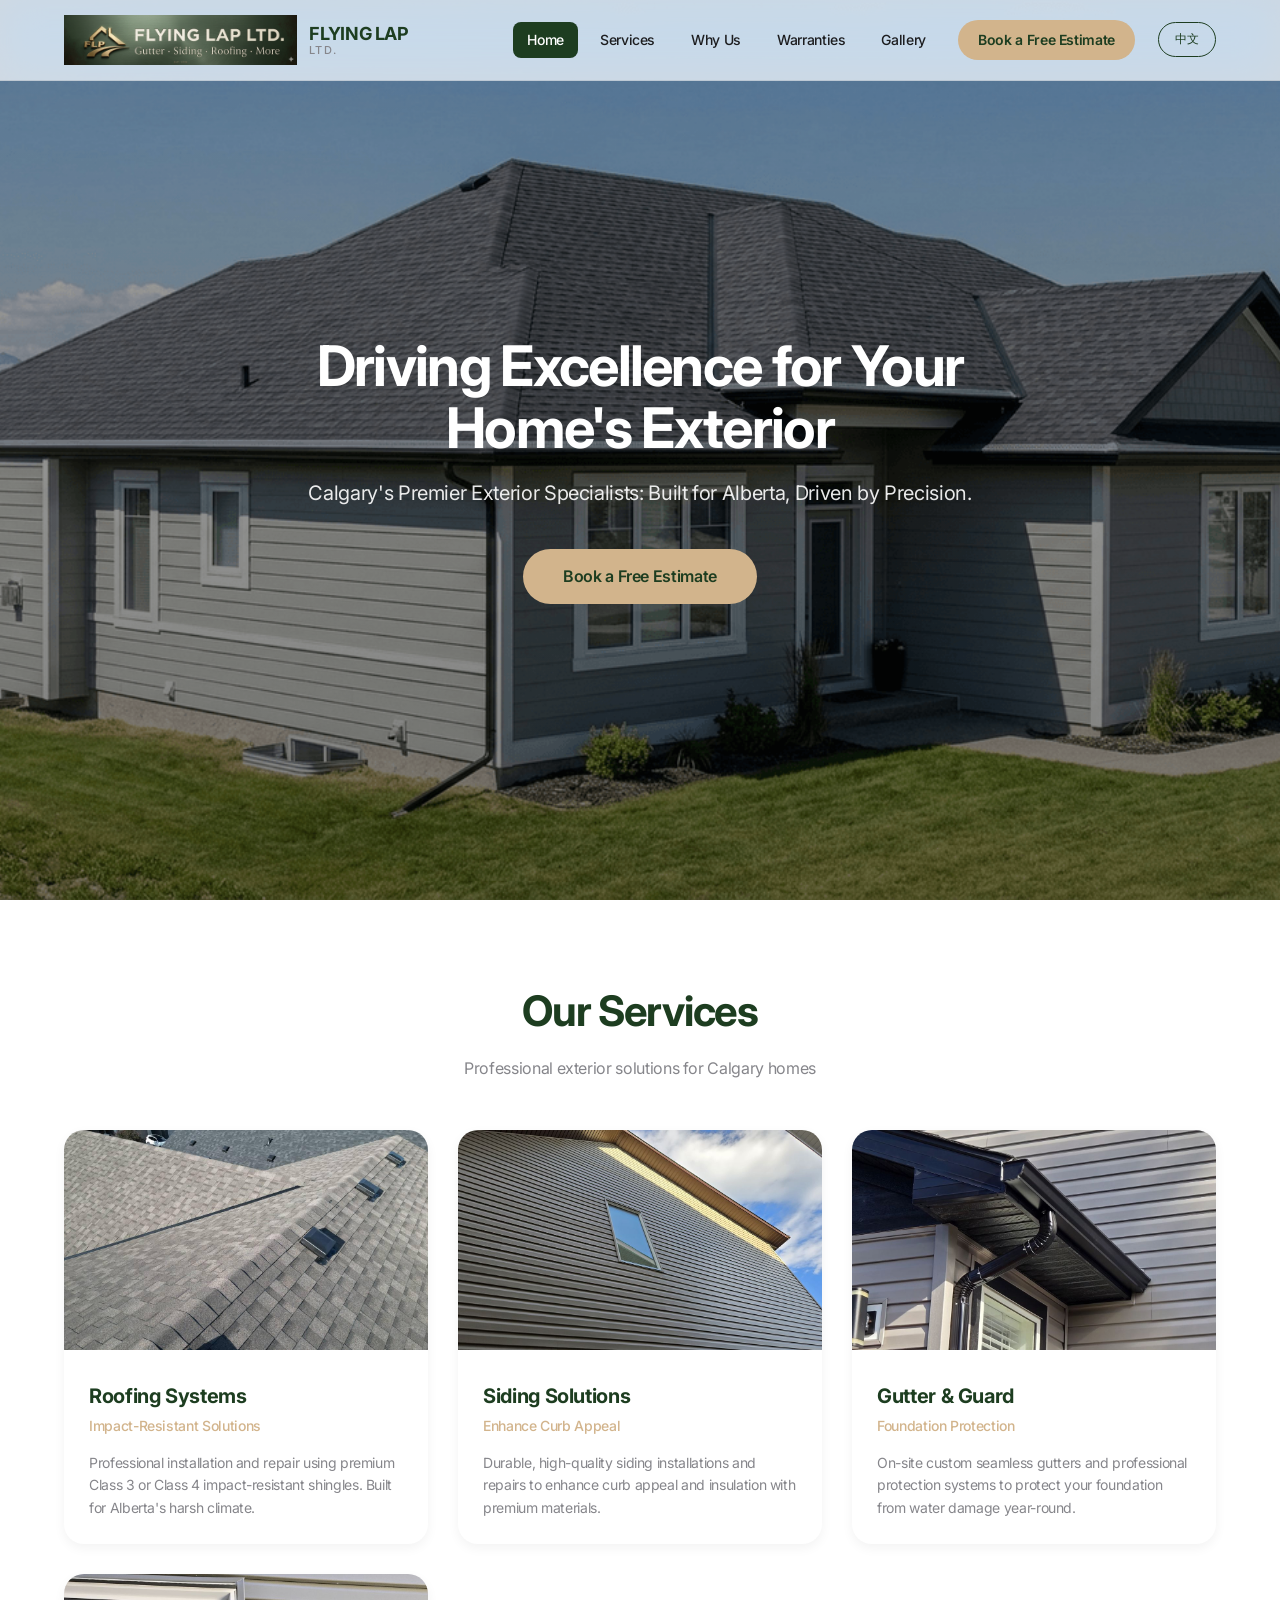
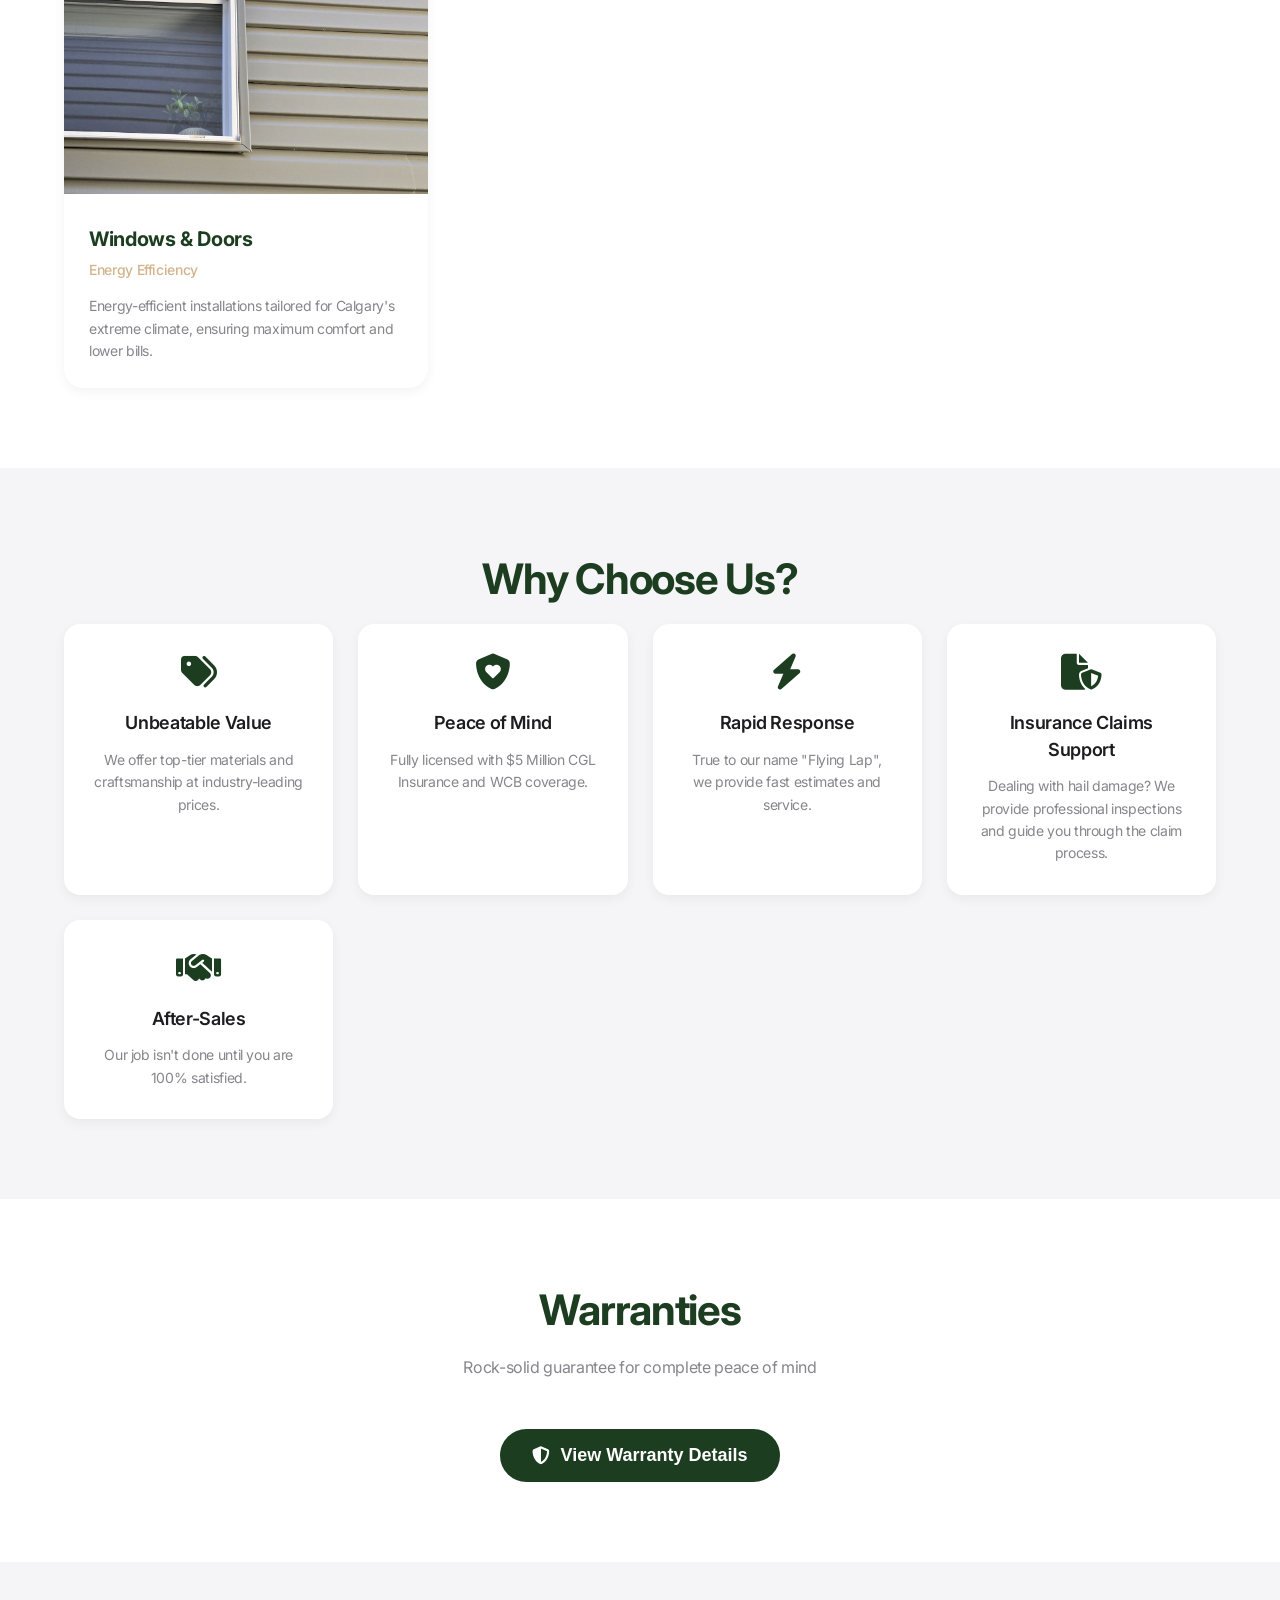
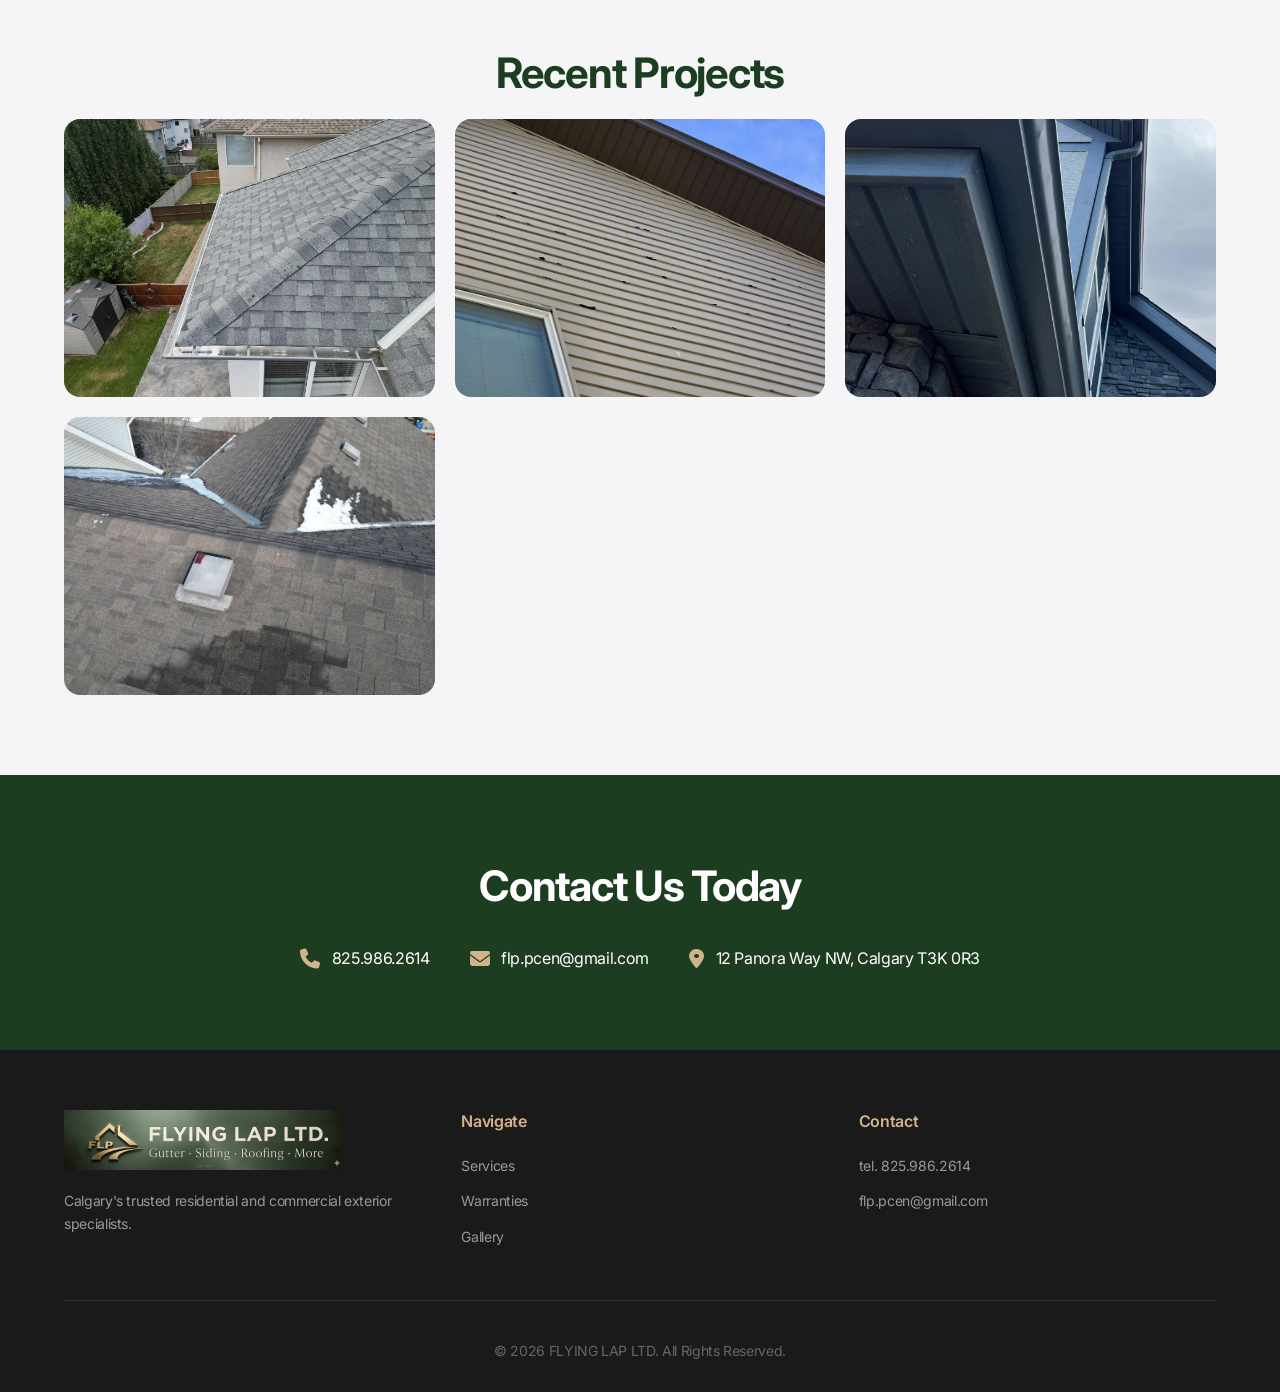
==== index.html @ 8fec9099 "Add caching: service worker + HTTP cache headers + image preloading" ====
<!doctype html>
<html lang="en">
    <head>
        <meta charset="UTF-8" />
        <meta name="viewport" content="width=device-width, initial-scale=1.0" />
        <title>FLYING LAP LTD. | Gutters | Siding | Roofing | Calgary</title>
        <link rel="preconnect" href="https://fonts.googleapis.com" />
        <link rel="preconnect" href="https://fonts.gstatic.com" crossorigin />
        <link
            href="https://fonts.googleapis.com/css2?family=Inter:wght@100;300;400;500;600;700;800&family=Noto+Sans+SC:wght@100;300;400;700&display=swap"
            rel="stylesheet"
        />
        <link
            rel="stylesheet"
            href="https://cdnjs.cloudflare.com/ajax/libs/font-awesome/6.4.0/css/all.min.css"
        />
        <style>
                    :root {--primary:#1d3d20;--accent:#d2b48c;--text-main:#1d1d1f;--text-muted:#86868b;--white:#ffffff;--bg-light:#f5f5f7;--glass-bg:rgba(255,255,255,0.72);--glass-blur:blur(20px)saturate(180%);--glass-border:rgba(0,0,0,0.08);--shadow-subtle:0 4px 12px rgba(0,0,0,0.05);--shadow-elevated:0 10px 30px rgba(0,0,0,0.08);--transition-apple:all 0.4s cubic-bezier(0.25,0.46,0.45,0.94)}
                    *{margin:0;padding:0;box-sizing:border-box}
                    html{scroll-behavior:smooth;font-family:"Inter","Noto Sans SC",-apple-system,BlinkMacSystemFont,"Segoe UI",Roboto,sans-serif;-webkit-font-smoothing:antialiased;color:var(--text-main);background-color:var(--white)}
                    body{line-height:1.47059;letter-spacing:-0.022em}
                    body.zh .en{display:none!important}
                    body:not(.zh) .cn{display:none!important}
                    .lang-switch{background:transparent;border:1px solid var(--primary);color:var(--primary);padding:8px 16px;border-radius:20px;cursor:pointer;font-weight:500;font-size:12px;margin-left:15px;transition:all 0.3s ease}
                    .lang-switch:hover{background:var(--primary);color:white}
                    .navbar{position:fixed;top:0;left:0;right:0;z-index:1000;background:var(--glass-bg);backdrop-filter:var(--glass-blur);-webkit-backdrop-filter:var(--glass-blur);border-bottom:1px solid var(--glass-border);padding:15px 5%;display:flex;justify-content:space-between;align-items:center;transition:var(--transition-apple)}
                    .navbar.scrolled{padding:10px 5%;box-shadow:var(--shadow-elevated)}
                    .navbar .logo{display:flex;align-items:center;gap:12px}
                    .navbar .logo img{height:50px;width:auto;object-fit:contain}
                    .navbar .logo-text{display:flex;flex-direction:column;line-height:1.2}
                    .navbar .logo-main{font-size:18px;font-weight:700;color:var(--primary);letter-spacing:-0.02em}
                    .navbar .logo-sub{font-size:11px;font-weight:500;color:var(--text-muted);letter-spacing:0.1em}
                    .nav-links{display:flex;align-items:center;gap:8px}
                    .nav-links a{text-decoration:none;color:var(--text-main);font-size:14px;font-weight:500;padding:8px 14px;border-radius:8px;transition:var(--transition-apple)}
                    .nav-links a:hover,.nav-links a.active{background:var(--primary);color:white}
                    .nav-links .btn-quote{background:var(--accent);color:var(--primary);padding:10px 20px;border-radius:25px;font-weight:600;margin-left:10px}
                    .nav-links .btn-quote:hover,.nav-links .btn-quote.active{background:var(--primary);color:white}
                    .menu-toggle{display:none;background:none;border:none;font-size:24px;color:var(--primary);cursor:pointer}
                    .hero{min-height:100vh;display:flex;align-items:center;justify-content:center;text-align:center;padding:120px 5% 80px;background:linear-gradient(rgba(0,0,0,0.35),rgba(0,0,0,0.5)),url("Pic%20of%20website/Pic_Home.png") center/cover no-repeat}
                    .hero-content{max-width:800px;color:white}
                    .hero-content h1{font-size:clamp(32px,5vw,56px);font-weight:700;line-height:1.1;margin-bottom:20px;letter-spacing:-0.03em}
                    .hero-content .headline{font-size:clamp(16px,2vw,20px);margin-bottom:40px;opacity:0.9}
                    .hero-content .btn-quote{display:inline-block;background:var(--accent);color:var(--primary);padding:16px 40px;border-radius:50px;font-size:16px;font-weight:600;text-decoration:none;transition:var(--transition-apple)}
                    .hero-content .btn-quote:hover{background:white;transform:scale(1.05)}
                    .section{padding:80px 5%}
                    .section.bg-light{background:var(--bg-light)}
                    .section-title{font-size:clamp(28px,4vw,42px);font-weight:700;text-align:center;margin-bottom:15px;letter-spacing:-0.03em;color:var(--primary)}
                    .section-subtitle{text-align:center;color:var(--text-muted);font-size:16px;margin-bottom:50px}
                    .services-grid{display:grid;grid-template-columns:repeat(auto-fit,minmax(280px,1fr));gap:30px;max-width:1400px;margin:0 auto}
                    .service-card{background:white;border-radius:20px;overflow:hidden;box-shadow:var(--shadow-subtle);transition:var(--transition-apple)}
                    .service-card:hover{transform:translateY(-5px);box-shadow:var(--shadow-elevated)}
                    .service-card img{width:100%;height:220px;object-fit:cover}
                    .service-content{padding:25px}
                    .service-content h3{font-size:20px;font-weight:700;color:var(--primary);margin-bottom:5px}
                    .service-content h4{font-size:14px;font-weight:500;color:var(--accent);margin-bottom:15px}
                    .service-content p{font-size:14px;color:var(--text-muted);line-height:1.6}
                    .features-grid{display:grid;grid-template-columns:repeat(auto-fit,minmax(250px,1fr));gap:25px;max-width:1200px;margin:0 auto}
                    .feature-box{background:white;padding:30px;border-radius:16px;text-align:center;box-shadow:var(--shadow-subtle);transition:var(--transition-apple)}
                    .feature-box:hover{transform:translateY(-3px);box-shadow:var(--shadow-elevated)}
                    .feature-box i{font-size:36px;color:var(--primary);margin-bottom:20px}
                    .feature-box h3{font-size:18px;font-weight:600;margin-bottom:12px;color:var(--text-main)}
                    .feature-box p{font-size:14px;color:var(--text-muted);line-height:1.6}
                    .warranties-trigger{display:inline-flex;align-items:center;gap:10px;background:var(--primary);color:white;padding:16px 32px;border-radius:30px;font-size:18px;font-weight:600;cursor:pointer;border:none;transition:var(--transition-apple)}
                    .warranties-trigger:hover{background:var(--accent);color:var(--primary)}
                    .gallery-grid{display:grid;grid-template-columns:repeat(auto-fit,minmax(280px,1fr));gap:20px;max-width:1200px;margin:0 auto}
                    .gallery-item{position:relative;border-radius:16px;overflow:hidden;cursor:pointer;aspect-ratio:4/3}
                    .gallery-item img{width:100%;height:100%;object-fit:cover;transition:transform 0.5s ease}
                    .gallery-item:hover img{transform:scale(1.1)}
                    .gallery-overlay{position:absolute;inset:0;background:linear-gradient(to top,rgba(0,0,0,0.7),transparent);display:flex;align-items:flex-end;padding:20px;opacity:0;transition:opacity 0.3s ease}
                    .gallery-item:hover .gallery-overlay{opacity:1}
                    .gallery-overlay span{color:white;font-weight:600}
                    .contact-section{background:var(--primary);color:white;text-align:center}
                    .contact-section .section-title{color:white}
                    .contact-info{display:flex;justify-content:center;gap:40px;flex-wrap:wrap;margin-top:30px}
                    .contact-item{display:flex;align-items:center;gap:12px;font-size:16px}
                    .contact-item i{color:var(--accent);font-size:20px}
                    .contact-item a{color:white;text-decoration:none}
                    .footer{background:#1a1a1a;color:white;padding:60px 5% 30px}
                    .footer-content{display:grid;grid-template-columns:repeat(auto-fit,minmax(250px,1fr));gap:40px;max-width:1200px;margin:0 auto}
                    .footer-about .logo-wrapper{display:flex;align-items:center;gap:15px;margin-bottom:20px}
                    .footer-about .logo-wrapper img{height:60px;width:auto}
                    .footer-about .brand-name{font-size:20px;font-weight:700;letter-spacing:0.05em}
                    .footer-about p{font-size:14px;color:#999;line-height:1.6}
                    .footer-links h4{font-size:16px;font-weight:600;margin-bottom:20px;color:var(--accent)}
                    .footer-links ul{list-style:none}
                    .footer-links li{margin-bottom:12px}
                    .footer-links a{color:#999;text-decoration:none;font-size:14px;transition:color 0.3s}
                    .footer-links a:hover{color:white}
                    .footer-bottom{text-align:center;padding-top:40px;margin-top:40px;border-top:1px solid #333;font-size:14px;color:#666}
                    .modal-overlay{position:fixed;inset:0;background:rgba(0,0,0,0.7);display:none;align-items:center;justify-content:center;z-index:2000;padding:20px;opacity:0;transition:opacity 0.3s ease}
                    .modal-overlay.active{display:flex;opacity:1}
                    .modal-content{background:white;border-radius:20px;max-width:100%;width:100%;max-height:100vh;padding:0;margin:0;overflow-y:auto};overflow-y:auto;position:relative;transform:scale(0.9);transition:transform 0.3s ease}
                    .modal-overlay.active .modal-content{transform:scale(1)}
                    .modal-header{padding:25px 30px;border-bottom:1px solid #eee;display:flex;justify-content:space-between;align-items:center}
                    .modal-header h2{font-size:24px;font-weight:700;color:var(--primary)}
                    .modal-close{background:none;border:none;font-size:28px;cursor:pointer;color:var(--text-muted);transition:color 0.3s}
                    .modal-close:hover{color:var(--primary)}
                    .modal-body{padding:5px}
                    .warranty-modal-item{background:var(--bg-light);border-radius:16px;padding:25px;margin-bottom:20px}
                    .warranty-modal-item:last-child{margin-bottom:0}
                    .warranty-modal-item h3{font-size:18px;font-weight:700;color:var(--primary);margin-bottom:15px;display:flex;align-items:center;gap:10px}
                    .warranty-modal-item .badge{background:var(--accent);color:var(--primary);padding:4px 12px;border-radius:20px;font-size:12px;font-weight:600}
                    .warranty-info-row{display:flex;gap:20px;margin-bottom:15px}
                    .warranty-info-row:last-child{margin-bottom:0}
                    .warranty-label{font-weight:600;color:var(--text-main);min-width:100px}
                    .warranty-value{color:var(--text-muted)}
                    .warranty-notes{margin-top:20px;padding-top:20px;border-top:1px solid #ddd;font-size:13px;color:var(--text-muted)}
                    .project-detail h3{font-size:28px;text-align:center;margin-bottom:25px;color:var(--primary);font-weight:700}
            .ba-section{background:#f8f8f8;border-radius:16px;padding:0px;margin-bottom:30px}
            .ba-section h4{font-size:22px;text-align:left;margin-bottom:20px;color:var(--primary);font-weight:600;padding-bottom:12px;border-bottom:2px solid var(--accent)}
            .ba-grid{display:grid;grid-template-columns:1fr;gap:20px}
            .ba-item{border-radius:6px;overflow:hidden;aspect-ratio:4/3;box-shadow:0 8px 30px rgba(0,0,0,0.25);transition:transform 0.3s;position:relative}.ba-label{position:absolute;bottom:10px;left:10px;background:rgba(0,0,0,0.7);color:white;padding:5px 12px;border-radius:6px;font-size:13px;font-weight:500}
            .ba-item{border-radius:6px;overflow:hidden;aspect-ratio:4/3;box-shadow:0 8px 30px rgba(0,0,0,0.25);transition:transform 0.3s;position:relative}
            .ba-item:hover{transform:scale(1.02)}
            .ba-item img{width:100%;height:100%;object-fit:cover}
                    .gallery-project-item{border-radius:16px;overflow:hidden;cursor:pointer;position:relative}
                    .gallery-project-item img{width:100%;height:100%;object-fit:cover;transition:transform 0.4s ease}
                    .gallery-project-item:hover img{transform:scale(1.05)}
                    .gallery-project-item .project-label{position:absolute;bottom:0;left:0;right:0;padding:20px;background:linear-gradient(to top,rgba(0,0,0,0.8),transparent);color:white;font-weight:600}
                    @media(max-width:768px){.menu-toggle{display:block}.nav-links{position:fixed;top:70px;left:0;right:0;background:white;flex-direction:column;padding:20px;gap:10px;box-shadow:var(--shadow-elevated);display:none}.nav-links.active{display:flex}.nav-links a{width:100%;text-align:center}.nav-links .btn-quote{margin:10px 0 0}.hero-content h1{font-size:28px}.gallery-projects{grid-template-columns:1fr}.contact-info{flex-direction:column;align-items:center}}
        </style>
    <link rel="preload" as="image" href="Pic%20of%20website/Pic_Home.png">
<link rel="preload" as="image" href="Gemini_Generated_Image_t1qemrt1qemrt1qe.png">
</head>
    <body>
        <nav class="navbar" id="navbar">
            <div class="logo">
                <img
                    src="Gemini_Generated_Image_t1qemrt1qemrt1qe.png"
                    alt="FLYING LAP LTD."
                />
                <div class="logo-text">
                    <span class="logo-main">FLYING LAP</span
                    ><span class="logo-sub">LTD.</span>
                </div>
            </div>
            <button class="menu-toggle" onclick="toggleMenu()">
                <i class="fas fa-bars"></i>
            </button>
            <div class="nav-links" id="navLinks">
                <a href="#home" class="nav-link" data-section="home"
                    ><span class="en">Home</span><span class="cn">首页</span></a
                >
                <a href="#services" class="nav-link" data-section="services"
                    ><span class="en">Services</span
                    ><span class="cn">服务范围</span></a
                >
                <a href="#why-us" class="nav-link" data-section="why-us"
                    ><span class="en">Why Us</span
                    ><span class="cn">核心优势</span></a
                >
                <a href="#warranties" class="nav-link" data-section="warranties"
                    ><span class="en">Warranties</span
                    ><span class="cn">质量保证</span></a
                >
                <a href="#gallery" class="nav-link" data-section="gallery"
                    ><span class="en">Gallery</span
                    ><span class="cn">工程案例</span></a
                >
                <a
                    href="#contact"
                    class="btn-quote nav-link"
                    data-section="contact"
                    ><span class="en">Book a Free Estimate</span
                    ><span class="cn">预约免费估价</span></a
                >
                <button class="lang-switch" onclick="toggleLang()">中文</button>
            </div>
        </nav>
        <section class="hero" id="home">
            <div class="hero-content">
                <h1>
                    <span class="en"
                        >Driving Excellence for Your Home's Exterior</span
                    ><span class="cn">追求极致，守护您家</span>
                </h1>
                <p class="headline">
                    <span class="en"
                        >Calgary's Premier Exterior Specialists: Built for
                        Alberta, Driven by Precision.</span
                    ><span class="cn"
                        >卡尔加里全方位外墙专家：立足阿省环境，追求极致工艺。</span
                    >
                </p>
                <a href="#contact" class="btn-quote"
                    ><span class="en">Book a Free Estimate</span
                    ><span class="cn">预约免费估价</span></a
                >
            </div>
        </section>
        <section class="section" id="services">
            <h2 class="section-title">
                <span class="en">Our Services</span
                ><span class="cn">服务范围</span>
            </h2>
            <p class="section-subtitle">
                <span class="en"
                    >Professional exterior solutions for Calgary homes</span
                ><span class="cn"
                    >专业外墙解决方案，为卡尔加里住宅保驾护航</span
                >
            </p>
            <div class="services-grid">
                <div class="service-card">
                    <img src="Pic%20of%20website/Pic_Roof.JPG" alt="Roofing" />
                    <div class="service-content">
                        <h3>
                            <span class="en">Roofing Systems</span
                            ><span class="cn">屋顶系统</span>
                        </h3>
                        <h4>
                            <span class="en">Impact-Resistant Solutions</span
                            ><span class="cn">抗冲击防护方案</span>
                        </h4>
                        <p>
                            <span class="en"
                                >Professional installation and repair using
                                premium Class 3 or Class 4 impact-resistant
                                shingles. Built for Alberta's harsh
                                climate.</span
                            ><span class="cn"
                                >专业安装与维修，采用优质 Class 3 或 Class 4
                                等级抗冲击瓦片。专为阿省恶劣气候设计。</span
                            >
                        </p>
                    </div>
                </div>
                <div class="service-card">
                    <img src="Pic%20of%20website/Pic_siding.jpg" alt="Siding" />
                    <div class="service-content">
                        <h3>
                            <span class="en">Siding Solutions</span
                            ><span class="cn">外墙方案</span>
                        </h3>
                        <h4>
                            <span class="en">Enhance Curb Appeal</span
                            ><span class="cn">提升建筑美感</span>
                        </h4>
                        <p>
                            <span class="en"
                                >Durable, high-quality siding installations and
                                repairs to enhance curb appeal and insulation
                                with premium materials.</span
                            ><span class="cn"
                                >高品质外墙安装与维修，提升房屋美感与隔热性能。用优质外墙材料改变您的家。</span
                            >
                        </p>
                    </div>
                </div>
                <div class="service-card">
                    <img
                        src="Pic%20of%20website/Pic_gutter.jpg"
                        alt="Gutters"
                    />
                    <div class="service-content">
                        <h3>
                            <span class="en">Gutter & Guard</span
                            ><span class="cn">排水及防护系统</span>
                        </h3>
                        <h4>
                            <span class="en">Foundation Protection</span
                            ><span class="cn">地基全效防护</span>
                        </h4>
                        <p>
                            <span class="en"
                                >On-site custom seamless gutters and
                                professional protection systems to protect your
                                foundation from water damage year-round.</span
                            ><span class="cn"
                                >现场定制无缝雨水槽及专业防落叶系统，全年守护您的房屋地基，杜绝水害。</span
                            >
                        </p>
                    </div>
                </div>
                <div class="service-card">
                    <img src="Pic%20of%20website/Pic_win.jpg" alt="Windows" />
                    <div class="service-content">
                        <h3>
                            <span class="en">Windows & Doors</span
                            ><span class="cn">门窗工程</span>
                        </h3>
                        <h4>
                            <span class="en">Energy Efficiency</span
                            ><span class="cn">高效节能科技</span>
                        </h4>
                        <p>
                            <span class="en"
                                >Energy-efficient installations tailored for
                                Calgary's extreme climate, ensuring maximum
                                comfort and lower bills.</span
                            ><span class="cn"
                                >针对卡尔加里极端气候设计的节能门窗安装。节能门窗，带给您极致舒适感。</span
                            >
                        </p>
                    </div>
                </div>
            </div>
        </section>
        <section class="section bg-light" id="why-us">
            <h2 class="section-title">
                <span class="en">Why Choose Us?</span
                ><span class="cn">核心优势</span>
            </h2>
            <div class="features-grid">
                <div class="feature-box">
                    <i class="fa-solid fa-tags"></i>
                    <h3>
                        <span class="en">Unbeatable Value</span
                        ><span class="cn">无与伦比的价格优势</span>
                    </h3>
                    <p>
                        <span class="en"
                            >We offer top-tier materials and craftsmanship at
                            industry-leading prices.</span
                        ><span class="cn"
                            >在确保顶级材料与工艺的同时，提供极具竞争力的价格。</span
                        >
                    </p>
                </div>
                <div class="feature-box">
                    <i class="fa-solid fa-shield-heart"></i>
                    <h3>
                        <span class="en">Peace of Mind</span
                        ><span class="cn">安全保障</span>
                    </h3>
                    <p>
                        <span class="en"
                            >Fully licensed with $5 Million CGL Insurance and
                            WCB coverage.</span
                        ><span class="cn"
                            >500万加币商业责任险及WCB认证，全方位守护您的财产安全与施工安全。</span
                        >
                    </p>
                </div>
                <div class="feature-box">
                    <i class="fa-solid fa-bolt"></i>
                    <h3>
                        <span class="en">Rapid Response</span
                        ><span class="cn">极速响应</span>
                    </h3>
                    <p>
                        <span class="en"
                            >True to our name "Flying Lap", we provide fast
                            estimates and service.</span
                        ><span class="cn"
                            >诚如公司名"Flying
                            Lap"，我们提供极速报价与施工。</span
                        >
                    </p>
                </div>
                <div class="feature-box">
                    <i class="fa-solid fa-file-shield"></i>
                    <h3>
                        <span class="en">Insurance Claims Support</span
                        ><span class="cn">协助保险理赔</span>
                    </h3>
                    <p>
                        <span class="en"
                            >Dealing with hail damage? We provide professional
                            inspections and guide you through the claim
                            process.</span
                        ><span class="cn"
                            >遭受冰雹灾害？我们提供专业受损检查，协助您完成理赔流程。</span
                        >
                    </p>
                </div>
                <div class="feature-box">
                    <i class="fa-solid fa-handshake"></i>
                    <h3>
                        <span class="en">After-Sales</span
                        ><span class="cn">负责任的售后</span>
                    </h3>
                    <p>
                        <span class="en"
                            >Our job isn't done until you are 100%
                            satisfied.</span
                        ><span class="cn"
                            >服务不因完工而停止。我们承诺负责到底的售后保障。</span
                        >
                    </p>
                </div>
            </div>
        </section>
        <section class="section" id="warranties">
            <h2 class="section-title">
                <span class="en">Warranties</span
                ><span class="cn">质量保证</span>
            </h2>
            <p class="section-subtitle">
                <span class="en"
                    >Rock-solid guarantee for complete peace of mind</span
                ><span class="cn">每一份工程，都承载我们坚实的承诺</span>
            </p>
            <div style="text-align: center">
                <button
                    class="warranties-trigger"
                    onclick="openWarrantyModal()"
                >
                    <i class="fas fa-shield-alt"></i
                    ><span class="en">View Warranty Details</span
                    ><span class="cn">查看质保详情</span>
                </button>
            </div>
        </section>
        <section class="section bg-light" id="gallery">
            <h2 class="section-title">
                <span class="en">Recent Projects</span
                ><span class="cn">工程案例</span>
            </h2>
            <div class="gallery-grid">
                <div class="gallery-item" onclick="openGalleryModal(1)">
                    <img
                        src="Pic%20of%20website/Roof%20B4.JPG"
                        alt="Project 1"
                    />
                    <div class="gallery-overlay">
                        <span>Project 1 - Roof</span>
                    </div>
                </div>
                <div class="gallery-item" onclick="openGalleryModal(2)">
                    <img
                        src="Pic%20of%20website/Siding%20b4_1.jpg"
                        alt="Project 2"
                    />
                    <div class="gallery-overlay">
                        <span>Project 2 - Siding</span>
                    </div>
                </div>
                <div class="gallery-item" onclick="openGalleryModal(3)">
                    <img
                        src="Pic%20of%20website/Gutter_B4.jpg"
                        alt="Project 3"
                    />
                    <div class="gallery-overlay">
                        <span>Project 3 - Gutter</span>
                    </div>
                </div>
                <div class="gallery-item" onclick="openGalleryModal(4)">
                    <img
                        src="Pic%20of%20website/roof%20b4_1.JPG"
                        alt="Project 4"
                    />
                    <div class="gallery-overlay">
                        <span>Project 4 - Roof</span>
                    </div>
                </div>
            </div>
        </section>
        <section class="section contact-section" id="contact">
            <h2 class="section-title">
                <span class="en">Contact Us Today</span
                ><span class="cn">立即联系我们</span>
            </h2>
            <div class="contact-info">
                <div class="contact-item">
                    <i class="fa-solid fa-phone"></i
                    ><a href="tel:8259862614">825.986.2614</a>
                </div>
                <div class="contact-item">
                    <i class="fa-solid fa-envelope"></i
                    ><a href="mailto:flp.pcen@gmail.com">flp.pcen@gmail.com</a>
                </div>
                <div class="contact-item">
                    <i class="fa-solid fa-location-dot"></i>
                    <p>12 Panora Way NW, Calgary T3K 0R3</p>
                </div>
            </div>
        </section>
        <footer class="footer">
            <div class="footer-content">
                <div class="footer-about">
                    <div class="logo-wrapper">
                        <img
                            src="Gemini_Generated_Image_t1qemrt1qemrt1qe.png"
                            alt="Flying Lap Ltd. Logo"
                        />
                    </div>
                    <p>
                        <span class="en"
                            >Calgary's trusted residential and commercial
                            exterior specialists.</span
                        ><span class="cn"
                            >卡尔加里备受信赖的住宅和商业外墙专家。</span
                        >
                    </p>
                </div>
                <div class="footer-links">
                    <h4>
                        <span class="en">Navigate</span
                        ><span class="cn">快速链接</span>
                    </h4>
                    <ul>
                        <li>
                            <a href="#services"
                                ><span class="en">Services</span
                                ><span class="cn">服务范围</span></a
                            >
                        </li>
                        <li>
                            <a href="#warranties"
                                ><span class="en">Warranties</span
                                ><span class="cn">质量保证</span></a
                            >
                        </li>
                        <li>
                            <a href="#gallery"
                                ><span class="en">Gallery</span
                                ><span class="cn">工程案例</span></a
                            >
                        </li>
                    </ul>
                </div>
                <div class="footer-links">
                    <h4>
                        <span class="en">Contact</span
                        ><span class="cn">联系我们</span>
                    </h4>
                    <ul>
                        <li><a href="tel:8259862614">tel. 825.986.2614</a></li>
                        <li>
                            <a href="mailto:flp.pcen@gmail.com"
                                >flp.pcen@gmail.com</a
                            >
                        </li>
                    </ul>
                </div>
            </div>
            <div class="footer-bottom">
                <p>&copy; 2026 FLYING LAP LTD. All Rights Reserved.</p>
            </div>
        </footer>
        <div class="modal-overlay" id="warrantyModal">
            <div class="modal-content">
                <div class="modal-header">
                    <h2>
                        <span class="en">Warranty Details</span
                        ><span class="cn">质保详情</span>
                    </h2>
                    <button class="modal-close" onclick="closeWarrantyModal()">
                        &times;
                    </button>
                </div>
                <div class="modal-body">
                    <div class="warranty-modal-item">
                        <h3>
                            <span class="en">Material</span
                            ><span class="cn">材料质保</span>
                            <span class="badge">PREMIUM</span>
                        </h3>
                        <div class="warranty-info-row">
                            <span class="warranty-label"
                                ><span class="en">Coverage</span
                                ><span class="cn">覆盖范围</span>:</span
                            ><span class="warranty-value"
                                ><span class="en"
                                    >Impact-Resistant Shingles, Siding & Gutter
                                    Materials</span
                                ><span class="cn"
                                    >抗冲击瓦片、外墙及雨水槽型材</span
                                ></span
                            >
                        </div>
                        <div class="warranty-info-row">
                            <span class="warranty-label"
                                ><span class="en">Duration</span
                                ><span class="cn">时长</span>:</span
                            ><span class="warranty-value"
                                ><span class="en">10-20 Years / Lifetime</span
                                ><span class="cn">10-20年或有限终身</span></span
                            >
                        </div>
                    </div>
                    <div class="warranty-modal-item">
                        <h3>
                            <span class="en"
                                >Workmanship (Roofing & Windows)</span
                            ><span class="cn">施工质保 (屋顶及门窗)</span>
                            <span class="badge">EXPERT</span>
                        </h3>
                        <div class="warranty-info-row">
                            <span class="warranty-label"
                                ><span class="en">Coverage</span
                                ><span class="cn">覆盖范围</span>:</span
                            ><span class="warranty-value"
                                ><span class="en"
                                    >Roofing & Windows Installation</span
                                ><span class="cn"
                                    >屋顶及门窗安装工程</span
                                ></span
                            >
                        </div>
                        <div class="warranty-info-row">
                            <span class="warranty-label"
                                ><span class="en">Duration</span
                                ><span class="cn">时长</span>:</span
                            ><span class="warranty-value"
                                ><span class="en">5 Years</span
                                ><span class="cn">5年</span></span
                            >
                        </div>
                    </div>
                    <div class="warranty-modal-item">
                        <h3>
                            <span class="en">Workmanship (Gutter & Siding)</span
                            ><span class="cn">施工质保 (雨水槽及外墙)</span>
                            <span class="badge">GUARANTEED</span>
                        </h3>
                        <div class="warranty-info-row">
                            <span class="warranty-label"
                                ><span class="en">Coverage</span
                                ><span class="cn">覆盖范围</span>:</span
                            ><span class="warranty-value"
                                ><span class="en"
                                    >Gutter & Siding Installation</span
                                ><span class="cn"
                                    >雨水槽及外墙安装工程</span
                                ></span
                            >
                        </div>
                        <div class="warranty-info-row">
                            <span class="warranty-label"
                                ><span class="en">Duration</span
                                ><span class="cn">时长</span>:</span
                            ><span class="warranty-value"
                                ><span class="en">2 Years</span
                                ><span class="cn">2年</span></span
                            >
                        </div>
                    </div>
                    <div class="warranty-notes">
                        <p>
                            <span class="en"
                                >* Material backed by manufacturer. **
                                Workmanship backed by FLYING LAP LTD.</span
                            ><span class="cn"
                                >* 材料质保由制造商提供。** 施工质保由 FLYING
                                LAP LTD. 承担。</span
                            >
                        </p>
                    </div>
                </div>
            </div>
        </div>
        <div class="modal-overlay" id="galleryModal">
            <div class="modal-content">
                <div class="modal-header">
                    <h2>
                        <span class="en">Select Project</span
                        ><span class="cn">选择项目</span>
                    </h2>
                    <button class="modal-close" onclick="closeGalleryModal()">
                        &times;
                    </button>
                </div>
                <div class="modal-body">
                    <div class="gallery-projects">
                        <div class="gallery-project-item">
                            <img
                                src="Pic%20of%20website/Roof%20B4.JPG"
                                alt="P1"
                            />
                            <div class="project-label">Roof B4</div>
                        </div>
                        <div class="gallery-project-item">
                            <img
                                src="Pic%20of%20website/Roof%20after.JPG"
                                alt="P2"
                            />
                            <div class="project-label">Roof After</div>
                        </div>
                        <div class="gallery-project-item">
                            <img
                                src="Pic%20of%20website/Roof%20after_2.png"
                                alt="P3"
                            />
                            <div class="project-label">Roof After 2</div>
                        </div>
                        <div class="gallery-project-item">
                            <img
                                src="Pic%20of%20website/Roof%20after_3.JPG"
                                alt="P4"
                            />
                            <div class="project-label">Roof After 3</div>
                        </div>
                    </div>
                </div>
            </div>
        </div>
        <script>
            function toggleLang() {
                document.body.classList.toggle("zh");
                var b = document.querySelector(".lang-switch");
                b.textContent = document.body.classList.contains("zh")
                    ? "EN"
                    : "中文";
            }
            window.addEventListener("scroll", function () {
                var n = document.getElementById("navbar");
                if (window.scrollY > 20) {
                    n.classList.add("scrolled");
                } else {
                    n.classList.remove("scrolled");
                }
                var s = document.querySelectorAll("section[id]"),
                    l = window.scrollY + 100;
                s.forEach(function (e) {
                    var t = e.offsetTop,
                        h = e.offsetHeight;
                    if (l >= t && l < t + h) {
                        document
                            .querySelectorAll(".nav-link")
                            .forEach(function (a) {
                                a.classList.remove("active");
                            });
                        var n = document.querySelector(
                            '.nav-link[data-section="' + e.id + '"]',
                        );
                        if (n) n.classList.add("active");
                    }
                });
            });
            function toggleMenu() {
                document.getElementById("navLinks").classList.toggle("active");
            }
            function openWarrantyModal() {
                document
                    .getElementById("warrantyModal")
                    .classList.add("active");
                document.body.style.overflow = "hidden";
            }
            function closeWarrantyModal() {
                document
                    .getElementById("warrantyModal")
                    .classList.remove("active");
                document.body.style.overflow = "";
            }
            function openGalleryModal(project) {
                var projects = {
                    1: {
                        name: "Project Roof",
                        before: [
                            "Pic%20of%20website/Roof%20B4.JPG",
                            "Pic%20of%20website/Roof%20B4_1.JPG",
                        ],
                        after: [
                            "Pic%20of%20website/Roof%20after.JPG",
                            "Pic%20of%20website/Roof%20after_1.JPG",
                        ],
                    },
                    2: {
                        name: "Project Siding",
                        before: [
                            "Pic%20of%20website/Siding%20b4_1.jpg",
                            "Pic%20of%20website/siding%20b4_1.jpg",
                        ],
                        after: [
                            "Pic%20of%20website/Siding%20after_1.jpg",
                            "Pic%20of%20website/Siding%20after_2.jpg",
                        ],
                    },
                    3: {
                        name: "Project Gutter",
                        before: [
                            "Pic%20of%20website/Gutter_B4.jpg",
                            "Pic%20of%20website/gutter%20b4_1.jpg",
                        ],
                        after: [
                            "Pic%20of%20website/Gutter%20after.jpg",
                            "Pic%20of%20website/gutter%20after_1.jpg",
                        ],
                    },
                    4: {
                        name: "Project Roof",
                        before: [
                            "Pic%20of%20website/roof%20b4_1.JPG",
                            "Pic%20of%20website/roof%20b4_2.JPG",
                        ],
                        after: [
                            "Pic%20of%20website/Roof%20after.JPG",
                            "Pic%20of%20website/Roof%20after_2.JPG",
                        ],
                    },
                };
                var p = projects[project] || projects[1];
                var html =
                    '<div class="project-detail"><div class="ba-section"><h4>📷 Before</h4><div class="ba-grid">';
                var beforeLabels = ["Before 1", "Before 2"];
                var afterLabels = ["After 1", "After 2"];
                for (var i = 0; i < p.before.length; i++) {
                    html +=
                        '<div class="ba-item"><img src="' +
                        p.before[i] +
                        '" alt="' +
                        beforeLabels[i] +
                        '"><div class="ba-label">' +
                        beforeLabels[i] +
                        "</div></div>";
                }
                html +=
                    '</div></div><div class="ba-section"><h4>✨ After</h4><div class="ba-grid">';
                for (var i = 0; i < p.after.length; i++) {
                    html +=
                        '<div class="ba-item"><img src="' +
                        p.after[i] +
                        '" alt="' +
                        afterLabels[i] +
                        '"><div class="ba-label">' +
                        afterLabels[i] +
                        "</div></div>";
                }
                html += "</div></div></div></div>";
                document.querySelector("#galleryModal .modal-body").innerHTML =
                    html;
                document.getElementById("galleryModal").classList.add("active");
                document.body.style.overflow = "hidden";
                document.querySelector(
                    "#galleryModal .modal-header h2 span",
                ).textContent = p.name;
            }
            function closeGalleryModal() {
                document
                    .getElementById("galleryModal")
                    .classList.remove("active");
                document.body.style.overflow = "";
            }
            document
                .getElementById("warrantyModal")
                .addEventListener("click", function (e) {
                    if (e.target === this) closeWarrantyModal();
                });
            document
                .getElementById("galleryModal")
                .addEventListener("click", function (e) {
                    if (e.target === this) closeGalleryModal();
                });
            document.addEventListener("keydown", function (e) {
                if (e.key === "Escape") {
                    closeWarrantyModal();
                    closeGalleryModal();
                }
            });
        </script>
    <script>
if ('serviceWorker' in navigator) {
    navigator.serviceWorker.register('/sw.js').then(reg => console.log('SW registered')).catch(err => console.log('SW registration failed'));
}
</script>
</body>
</html>
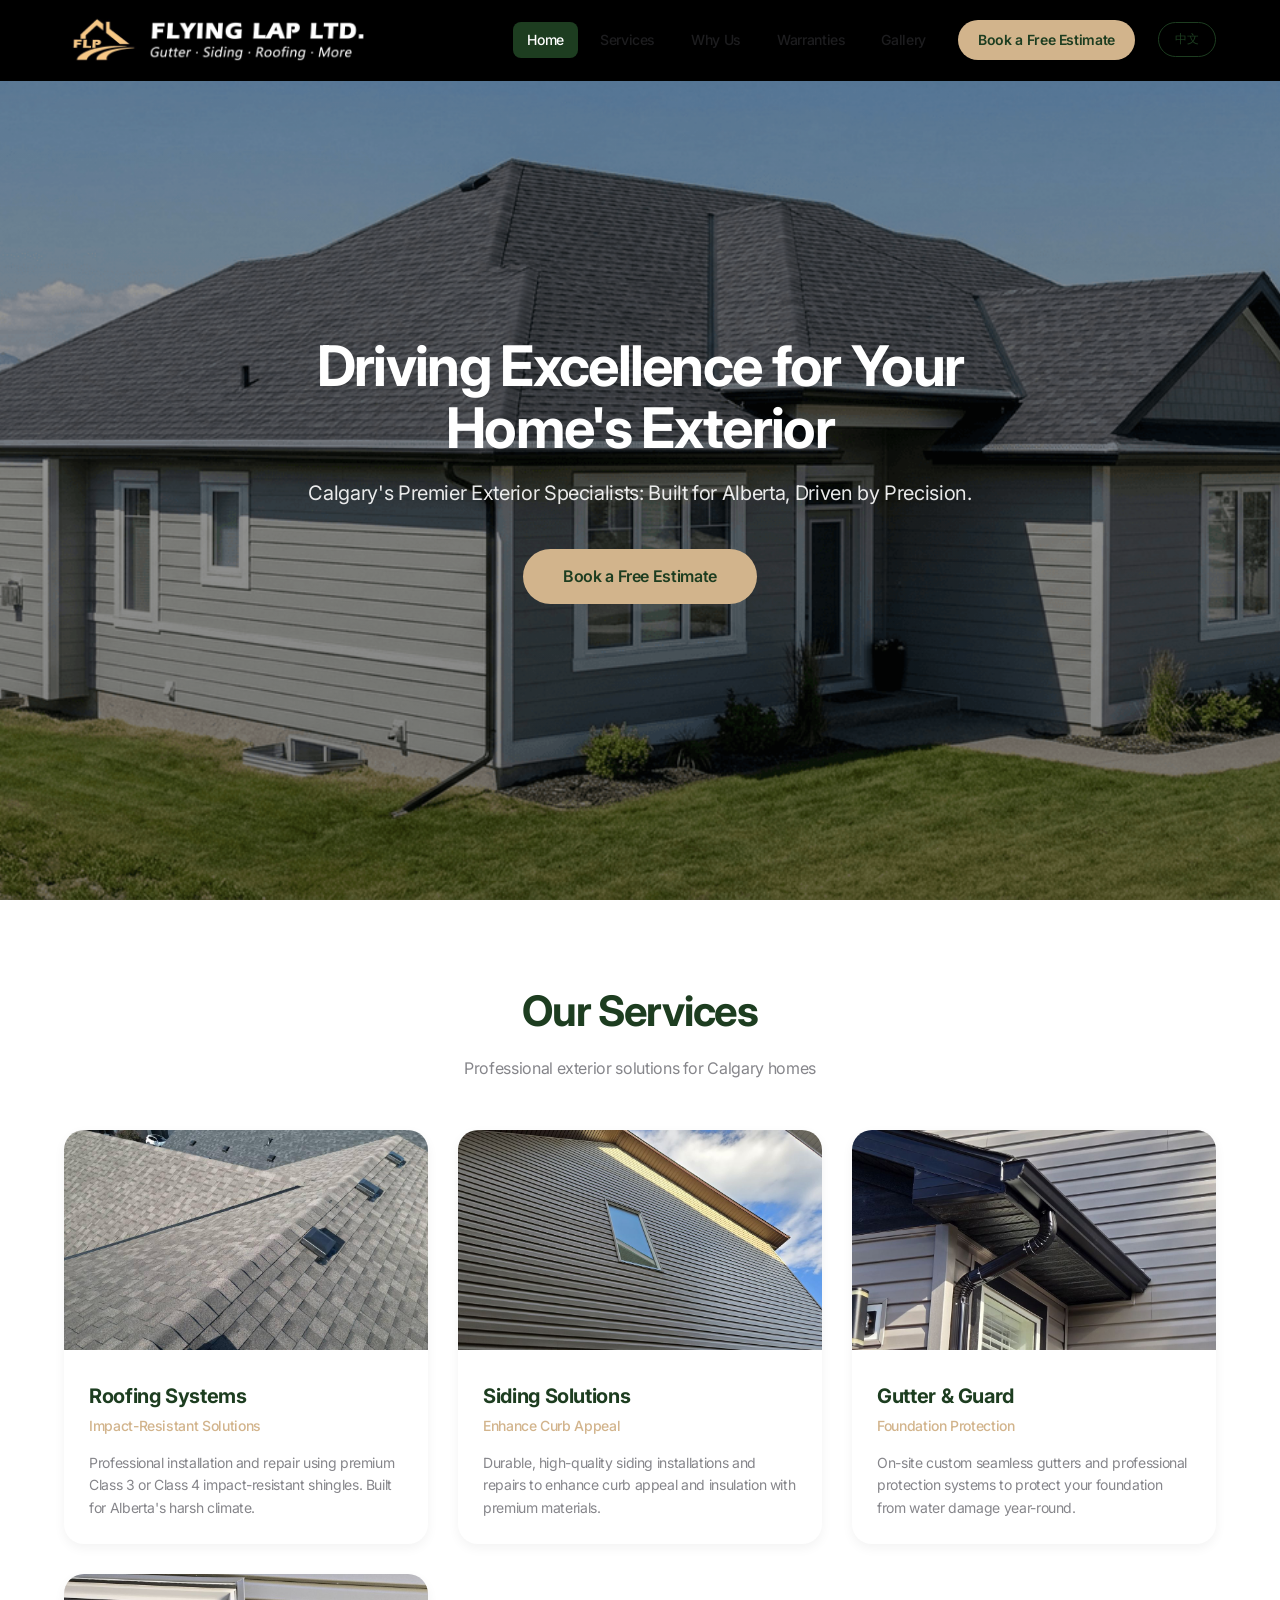
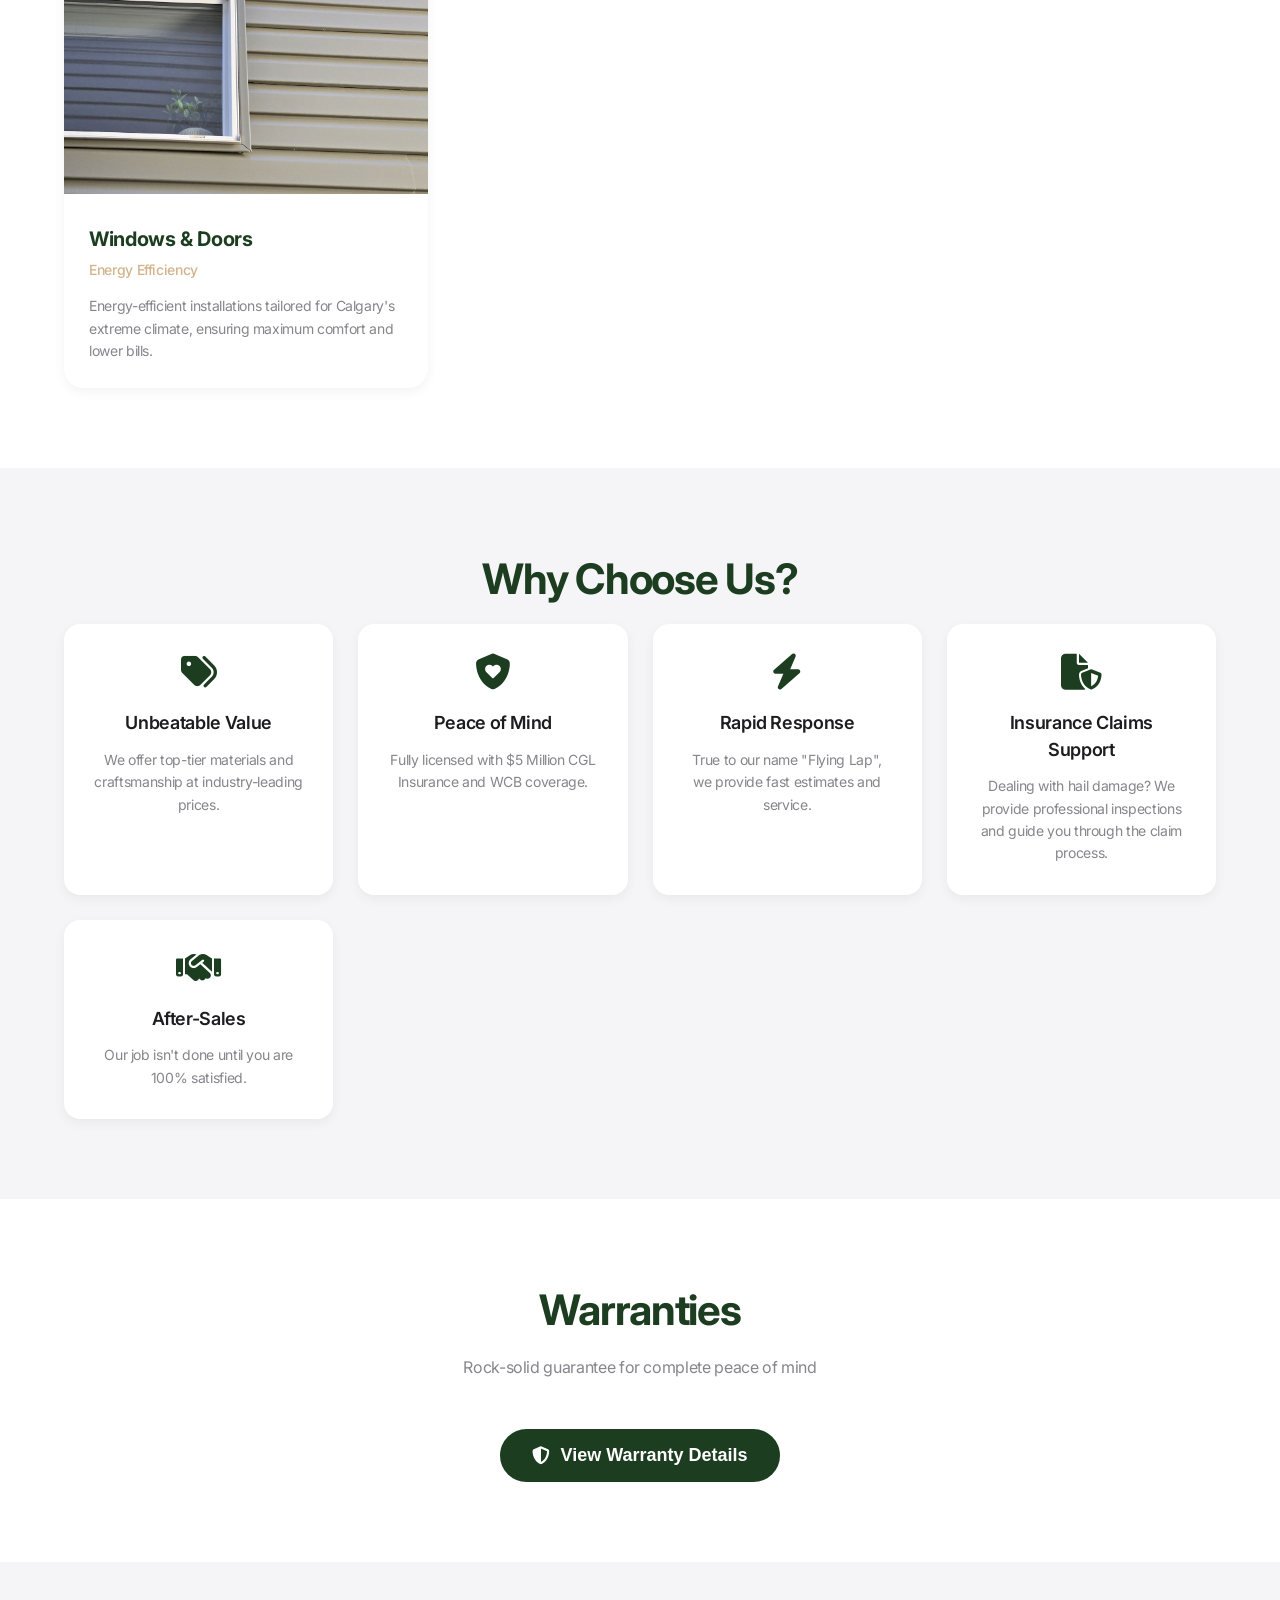
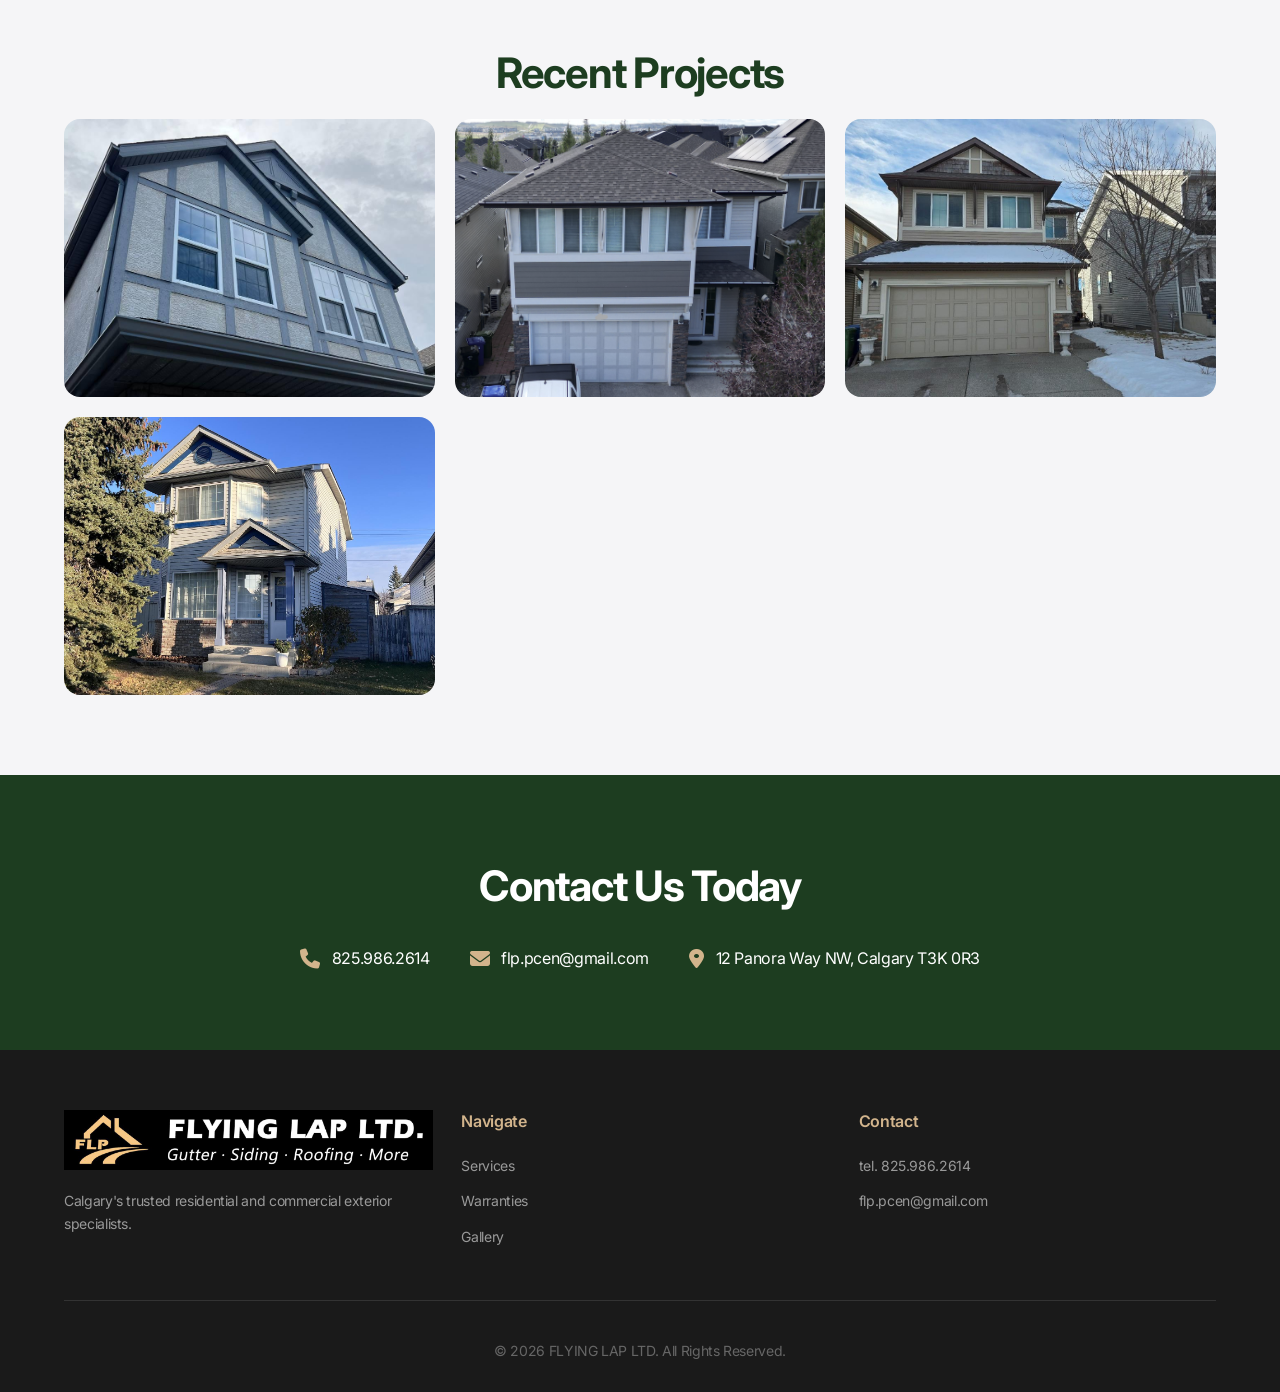
==== commit afea603a: "Update: Gallery redesign with workscope details, new logo, and project improvements" ====
--- a/index.html
+++ b/index.html
@@ -23,7 +23,7 @@
                     body:not(.zh) .cn{display:none!important}
                     .lang-switch{background:transparent;border:1px solid var(--primary);color:var(--primary);padding:8px 16px;border-radius:20px;cursor:pointer;font-weight:500;font-size:12px;margin-left:15px;transition:all 0.3s ease}
                     .lang-switch:hover{background:var(--primary);color:white}
-                    .navbar{position:fixed;top:0;left:0;right:0;z-index:1000;background:var(--glass-bg);backdrop-filter:var(--glass-blur);-webkit-backdrop-filter:var(--glass-blur);border-bottom:1px solid var(--glass-border);padding:15px 5%;display:flex;justify-content:space-between;align-items:center;transition:var(--transition-apple)}
+                    .navbar{position:fixed;top:0;left:0;right:0;z-index:1000;background:#000000;backdrop-filter:var(--glass-blur);-webkit-backdrop-filter:var(--glass-blur);border-bottom:1px solid var(--glass-border);padding:15px 5%;display:flex;justify-content:space-between;align-items:center;transition:var(--transition-apple)}
                     .navbar.scrolled{padding:10px 5%;box-shadow:var(--shadow-elevated)}
                     .navbar .logo{display:flex;align-items:center;gap:12px}
                     .navbar .logo img{height:50px;width:auto;object-fit:contain}
@@ -35,7 +35,7 @@
                     .nav-links a:hover,.nav-links a.active{background:var(--primary);color:white}
                     .nav-links .btn-quote{background:var(--accent);color:var(--primary);padding:10px 20px;border-radius:25px;font-weight:600;margin-left:10px}
                     .nav-links .btn-quote:hover,.nav-links .btn-quote.active{background:var(--primary);color:white}
-                    .menu-toggle{display:none;background:none;border:none;font-size:24px;color:var(--primary);cursor:pointer}
+                    .menu-toggle{display:none;background:none;border:none;font-size:24px;color:#ffffff;cursor:pointer}
                     .hero{min-height:100vh;display:flex;align-items:center;justify-content:center;text-align:center;padding:120px 5% 80px;background:linear-gradient(rgba(0,0,0,0.35),rgba(0,0,0,0.5)),url("Pic%20of%20website/Pic_Home.png") center/cover no-repeat}
                     .hero-content{max-width:800px;color:white}
                     .hero-content h1{font-size:clamp(32px,5vw,56px);font-weight:700;line-height:1.1;margin-bottom:20px;letter-spacing:-0.03em}
@@ -105,12 +105,12 @@
                     .warranty-label{font-weight:600;color:var(--text-main);min-width:100px}
                     .warranty-value{color:var(--text-muted)}
                     .warranty-notes{margin-top:20px;padding-top:20px;border-top:1px solid #ddd;font-size:13px;color:var(--text-muted)}
-                    .project-detail h3{font-size:28px;text-align:center;margin-bottom:25px;color:var(--primary);font-weight:700}
+                    .project-detail h3{font-size:28px;text-align:center;margin-bottom:25px;font-weight:700}
             .ba-section{background:#f8f8f8;border-radius:16px;padding:0px;margin-bottom:30px}
             .ba-section h4{font-size:22px;text-align:left;margin-bottom:20px;color:var(--primary);font-weight:600;padding-bottom:12px;border-bottom:2px solid var(--accent)}
-            .ba-grid{display:grid;grid-template-columns:1fr;gap:20px}
-            .ba-item{border-radius:6px;overflow:hidden;aspect-ratio:4/3;box-shadow:0 8px 30px rgba(0,0,0,0.25);transition:transform 0.3s;position:relative}.ba-label{position:absolute;bottom:10px;left:10px;background:rgba(0,0,0,0.7);color:white;padding:5px 12px;border-radius:6px;font-size:13px;font-weight:500}
-            .ba-item{border-radius:6px;overflow:hidden;aspect-ratio:4/3;box-shadow:0 8px 30px rgba(0,0,0,0.25);transition:transform 0.3s;position:relative}
+            .ba-grid{display:grid;grid-template-columns:1fr 1fr;gap:20px}
+            .ba-item{border-radius:6px;overflow:hidden;aspect-ratio:16/9;box-shadow:0 8px 30px rgba(0,0,0,0.25);transition:transform 0.3s;position:relative}.ba-label{position:absolute;bottom:10px;left:10px;background:rgba(0,0,0,0.7);color:white;padding:5px 12px;border-radius:6px;font-size:13px;font-weight:500}
+            .ba-item{border-radius:6px;overflow:hidden;aspect-ratio:16/9;box-shadow:0 8px 30px rgba(0,0,0,0.25);transition:transform 0.3s;position:relative}
             .ba-item:hover{transform:scale(1.02)}
             .ba-item img{width:100%;height:100%;object-fit:cover}
                     .gallery-project-item{border-radius:16px;overflow:hidden;cursor:pointer;position:relative}
@@ -126,13 +126,10 @@
         <nav class="navbar" id="navbar">
             <div class="logo">
                 <img
-                    src="Gemini_Generated_Image_t1qemrt1qemrt1qe.png"
+                    src="Pic%20of%20website/logo.png"
                     alt="FLYING LAP LTD."
                 />
-                <div class="logo-text">
-                    <span class="logo-main">FLYING LAP</span
-                    ><span class="logo-sub">LTD.</span>
-                </div>
+                
             </div>
             <button class="menu-toggle" onclick="toggleMenu()">
                 <i class="fas fa-bars"></i>
@@ -220,7 +217,7 @@
                                 climate.</span
                             ><span class="cn"
                                 >专业安装与维修，采用优质 Class 3 或 Class 4
-                                等级抗冲击瓦片。专为阿省恶劣气候设计。</span
+                                等级瓦片。专为阿省恶劣气候设计。</span
                             >
                         </p>
                     </div>
@@ -410,38 +407,38 @@
             <div class="gallery-grid">
                 <div class="gallery-item" onclick="openGalleryModal(1)">
                     <img
-                        src="Pic%20of%20website/Roof%20B4.JPG"
+                        src="Pic%20of%20website/front.jpg"
                         alt="Project 1"
                     />
                     <div class="gallery-overlay">
-                        <span>Project 1 - Roof</span>
+                        <span>Roofing</span>
                     </div>
                 </div>
                 <div class="gallery-item" onclick="openGalleryModal(2)">
                     <img
-                        src="Pic%20of%20website/Siding%20b4_1.jpg"
+                        src="Pic%20of%20website/front%20.png"
                         alt="Project 2"
                     />
                     <div class="gallery-overlay">
-                        <span>Project 2 - Siding</span>
+                        <span>Siding</span>
                     </div>
                 </div>
                 <div class="gallery-item" onclick="openGalleryModal(3)">
                     <img
-                        src="Pic%20of%20website/Gutter_B4.jpg"
+                        src="Pic%20of%20website/front%20(2).jpg"
                         alt="Project 3"
                     />
                     <div class="gallery-overlay">
-                        <span>Project 3 - Gutter</span>
+                        <span>Guttering</span>
                     </div>
                 </div>
                 <div class="gallery-item" onclick="openGalleryModal(4)">
                     <img
-                        src="Pic%20of%20website/roof%20b4_1.JPG"
+                        src="Pic%20of%20website/front%20(3).jpg"
                         alt="Project 4"
                     />
                     <div class="gallery-overlay">
-                        <span>Project 4 - Roof</span>
+                        <span>Full Renovation</span>
                     </div>
                 </div>
             </div>
@@ -471,7 +468,7 @@
                 <div class="footer-about">
                     <div class="logo-wrapper">
                         <img
-                            src="Gemini_Generated_Image_t1qemrt1qemrt1qe.png"
+                            src="Pic%20of%20website/logo.png"
                             alt="Flying Lap Ltd. Logo"
                         />
                     </div>
@@ -543,8 +540,8 @@
                 <div class="modal-body">
                     <div class="warranty-modal-item">
                         <h3>
-                            <span class="en">Material</span
-                            ><span class="cn">材料质保</span>
+                            <span class="en">* Material</span
+                            ><span class="cn">* 材料质保</span>
                             <span class="badge">PREMIUM</span>
                         </h3>
                         <div class="warranty-info-row">
@@ -553,10 +550,10 @@
                                 ><span class="cn">覆盖范围</span>:</span
                             ><span class="warranty-value"
                                 ><span class="en"
-                                    >Impact-Resistant Shingles, Siding & Gutter
+                                    >Shingles, Siding & Gutter
                                     Materials</span
                                 ><span class="cn"
-                                    >抗冲击瓦片、外墙及雨水槽型材</span
+                                    >瓦片、外墙及雨水槽型材</span
                                 ></span
                             >
                         </div>
@@ -573,8 +570,8 @@
                     <div class="warranty-modal-item">
                         <h3>
                             <span class="en"
-                                >Workmanship (Roofing & Windows)</span
-                            ><span class="cn">施工质保 (屋顶及门窗)</span>
+                                >** Workmanship (Roofing & Windows)</span
+                            ><span class="cn">** 施工质保 (屋顶及门窗)</span>
                             <span class="badge">EXPERT</span>
                         </h3>
                         <div class="warranty-info-row">
@@ -601,8 +598,8 @@
                     </div>
                     <div class="warranty-modal-item">
                         <h3>
-                            <span class="en">Workmanship (Gutter & Siding)</span
-                            ><span class="cn">施工质保 (雨水槽及外墙)</span>
+                            <span class="en">** Workmanship (Gutter & Siding)</span
+                            ><span class="cn">** 施工质保 (雨水槽及外墙)</span>
                             <span class="badge">GUARANTEED</span>
                         </h3>
                         <div class="warranty-info-row">
@@ -656,7 +653,7 @@
                     <div class="gallery-projects">
                         <div class="gallery-project-item">
                             <img
-                                src="Pic%20of%20website/Roof%20B4.JPG"
+                                src="Pic%20of%20website/front.jpg"
                                 alt="P1"
                             />
                             <div class="project-label">Roof B4</div>
@@ -737,7 +734,9 @@
             function openGalleryModal(project) {
                 var projects = {
                     1: {
-                        name: "Project Roof",
+                        name: "Roofing Project",
+                        workscope: "Replace ridges & valleys - 200LF\nReplace damaged shingles - 5SQ\n\nTotal: CAD $8,000",
+                        price: "CAD $8,000",
                         before: [
                             "Pic%20of%20website/Roof%20B4.JPG",
                             "Pic%20of%20website/Roof%20B4_1.JPG",
@@ -748,7 +747,9 @@
                         ],
                     },
                     2: {
-                        name: "Project Siding",
+                        name: "Siding Project",
+                        workscope: "Replace vinyl siding - 1300 SF\nRepair 3 window frames\n\nTotal: CAD $12,000",
+                        price: "CAD $12,000",
                         before: [
                             "Pic%20of%20website/Siding%20b4_1.jpg",
                             "Pic%20of%20website/siding%20b4_1.jpg",
@@ -759,7 +760,9 @@
                         ],
                     },
                     3: {
-                        name: "Project Gutter",
+                        name: "Guttering Project",
+                        workscope: "Replace gutters & downspouts - 250LF\n\nTotal: CAD $5,000",
+                        price: "CAD $5,000",
                         before: [
                             "Pic%20of%20website/Gutter_B4.jpg",
                             "Pic%20of%20website/gutter%20b4_1.jpg",
@@ -770,45 +773,50 @@
                         ],
                     },
                     4: {
-                        name: "Project Roof",
+                        name: "Full Renovation",
+                        workscope: "Roof - 13 SQ\nSiding - 1300 SF\nGutters - 250LF\nWindow repairs - 3\n\nTotal: CAD $19,000",
+                        price: "CAD $19,000",
                         before: [
-                            "Pic%20of%20website/roof%20b4_1.JPG",
-                            "Pic%20of%20website/roof%20b4_2.JPG",
+                            "Pic%20of%20website/siding%20b4_1%20(2).jpg",
+                            "Pic%20of%20website/siding%20b4_1.jpg",
                         ],
                         after: [
-                            "Pic%20of%20website/Roof%20after.JPG",
-                            "Pic%20of%20website/Roof%20after_2.JPG",
+                            "Pic%20of%20website/siding%20after_1%20(2).jpg",
+                            "Pic%20of%20website/siding%20after_1.jpg",
                         ],
                     },
                 };
                 var p = projects[project] || projects[1];
-                var html =
-                    '<div class="project-detail"><div class="ba-section"><h4>📷 Before</h4><div class="ba-grid">';
-                var beforeLabels = ["Before 1", "Before 2"];
-                var afterLabels = ["After 1", "After 2"];
-                for (var i = 0; i < p.before.length; i++) {
-                    html +=
-                        '<div class="ba-item"><img src="' +
-                        p.before[i] +
-                        '" alt="' +
-                        beforeLabels[i] +
-                        '"><div class="ba-label">' +
-                        beforeLabels[i] +
-                        "</div></div>";
-                }
-                html +=
-                    '</div></div><div class="ba-section"><h4>✨ After</h4><div class="ba-grid">';
-                for (var i = 0; i < p.after.length; i++) {
-                    html +=
-                        '<div class="ba-item"><img src="' +
-                        p.after[i] +
-                        '" alt="' +
-                        afterLabels[i] +
-                        '"><div class="ba-label">' +
-                        afterLabels[i] +
-                        "</div></div>";
-                }
-                html += "</div></div></div></div>";
+                var html = '<div class="project-detail" style="max-width:900px;margin:0 auto;">';
+                
+                // Header with title and price
+                html += '<div style="text-align:center;margin-bottom:25px;padding:20px;background:linear-gradient(135deg,#1a1a2e,#16213e);border-radius:16px;color:white;">';
+                html += '<h3 style="margin:0 0 12px 0;font-size:26px;">' + p.name + '</h3>';
+                html += '<p style="margin:0;font-size:28px;font-weight:700;color:#4CAF50;">' + (p.price || 'Contact for quote') + '</p>';
+                html += '</div>';
+                
+                // Work details
+                html += '<div style="background:#f8f8f8;border-radius:12px;padding:20px;margin-bottom:25px;">';
+                html += '<h4 style="margin:0 0 15px 0;color:var(--primary);font-size:18px;">📋 Work Details</h4>';
+                html += '<p style="margin:0;font-size:14px;line-height:1.8;color:#4CAF50;font-weight:600;white-space:pre-line;">' + (p.workscope || '') + '</p>';
+                html += '</div>';
+                
+                // Side-by-side Before & After
+                html += '<div style="display:grid;grid-template-columns:1fr 1fr;gap:4px;background:#222;border-radius:12px;overflow:hidden;">';
+                
+                // BEFORE
+                html += '<div style="position:relative;background:#333;">';
+                html += '<img src="' + (p.before[0] || p.before[1] || '') + '" style="width:100%;height:300px;object-fit:cover;display:block;" alt="Before">';
+                html += '<div style="position:absolute;top:50%;left:50%;transform:translate(-50%,-50%);background:rgba(0,0,0,0.85);color:#ff6b6b;padding:10px 30px;border-radius:25px;font-size:16px;font-weight:700;letter-spacing:2px;">BEFORE</div>';
+                html += '</div>';
+                
+                // AFTER  
+                html += '<div style="position:relative;background:#333;">';
+                html += '<img src="' + (p.after[0] || p.after[1] || '') + '" style="width:100%;height:300px;object-fit:cover;display:block;" alt="After">';
+                html += '<div style="position:absolute;top:50%;left:50%;transform:translate(-50%,-50%);background:rgba(76,175,80,0.95);color:white;padding:10px 30px;border-radius:25px;font-size:16px;font-weight:700;letter-spacing:2px;">AFTER</div>';
+                html += '</div>';
+                
+                
                 document.querySelector("#galleryModal .modal-body").innerHTML =
                     html;
                 document.getElementById("galleryModal").classList.add("active");
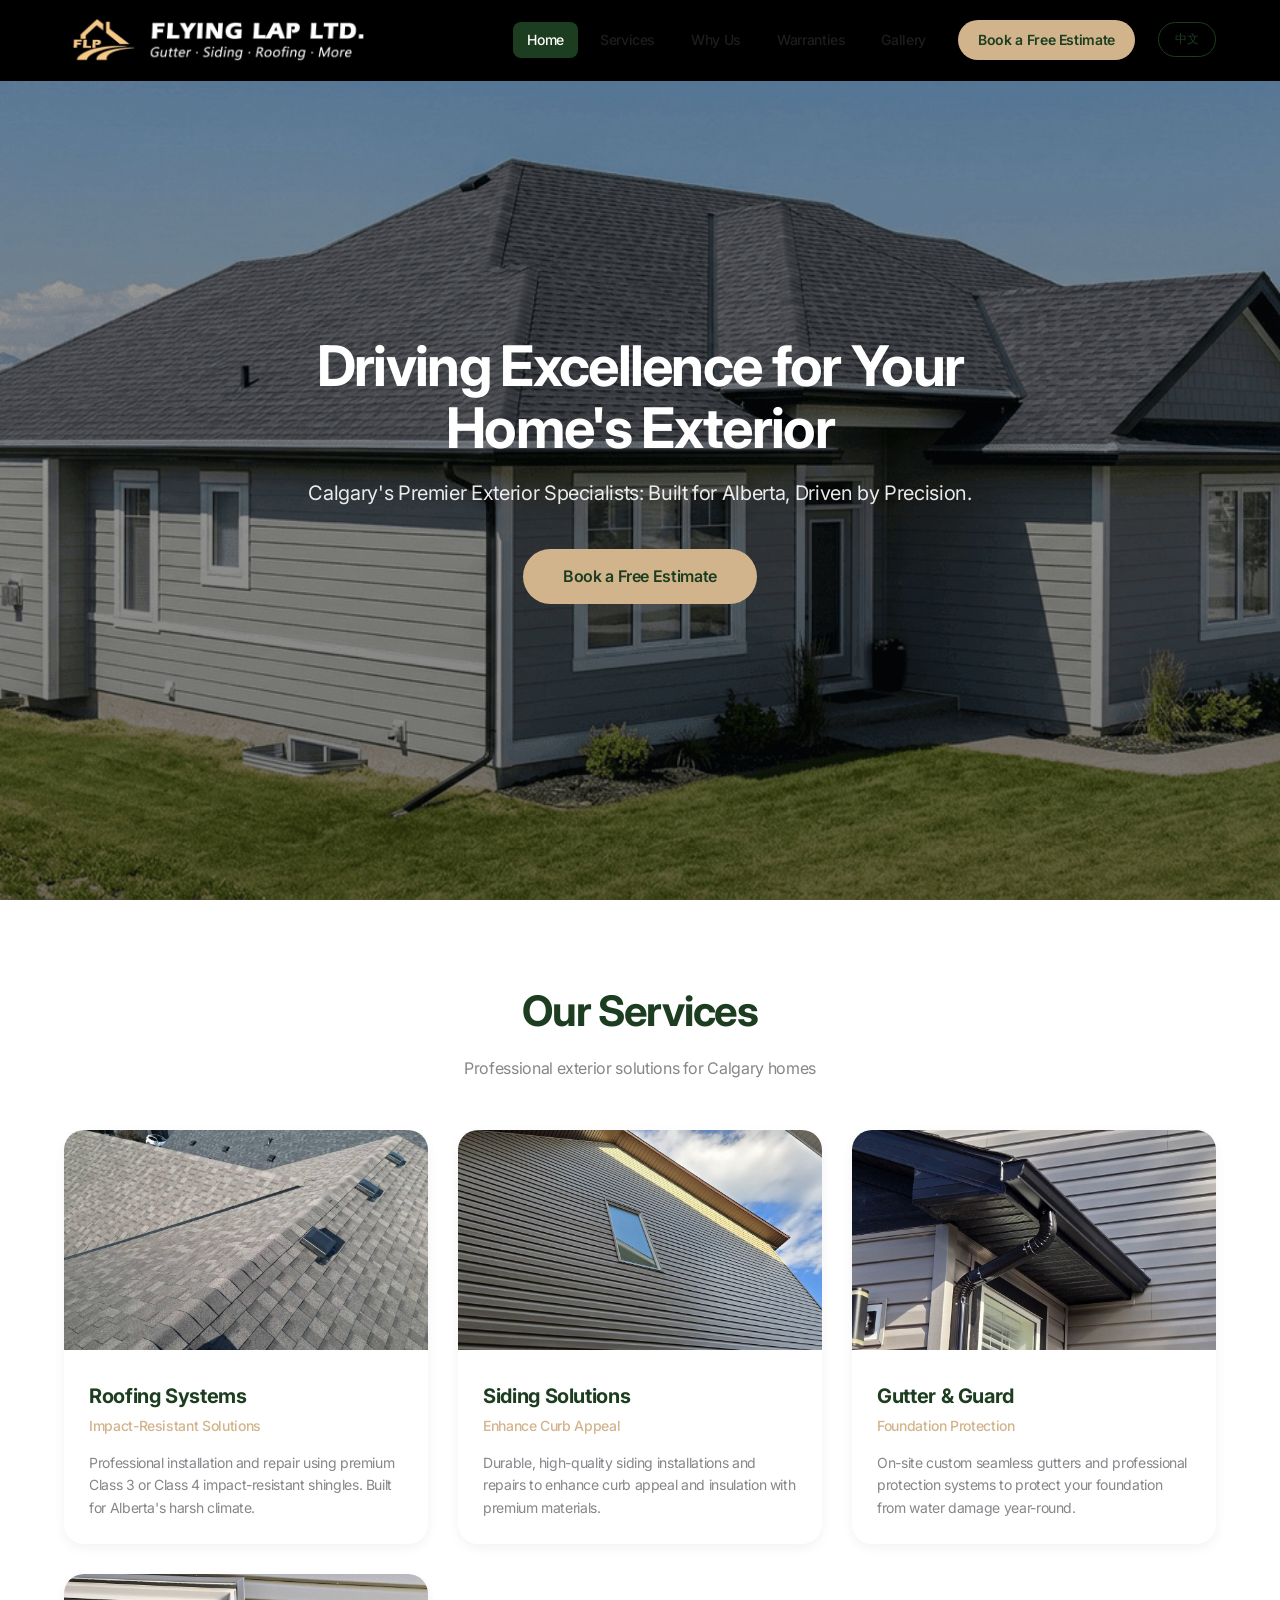
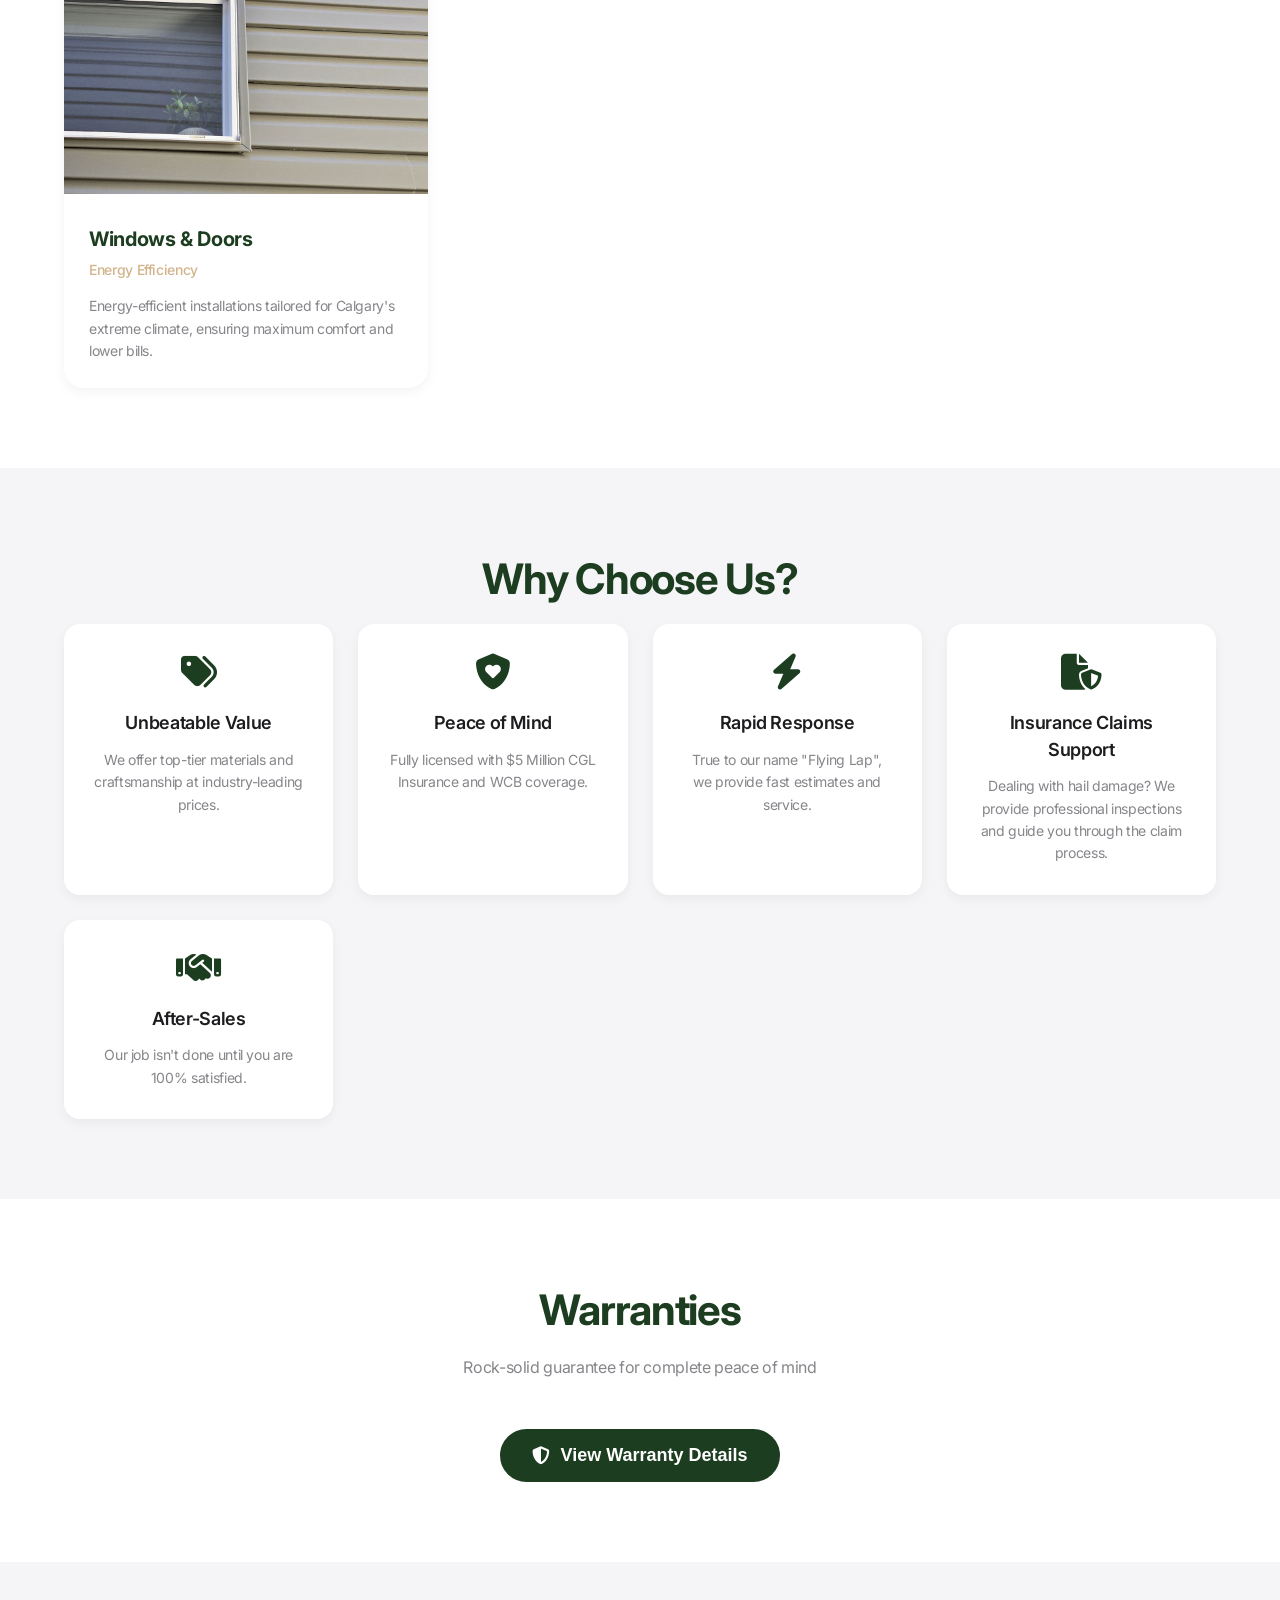
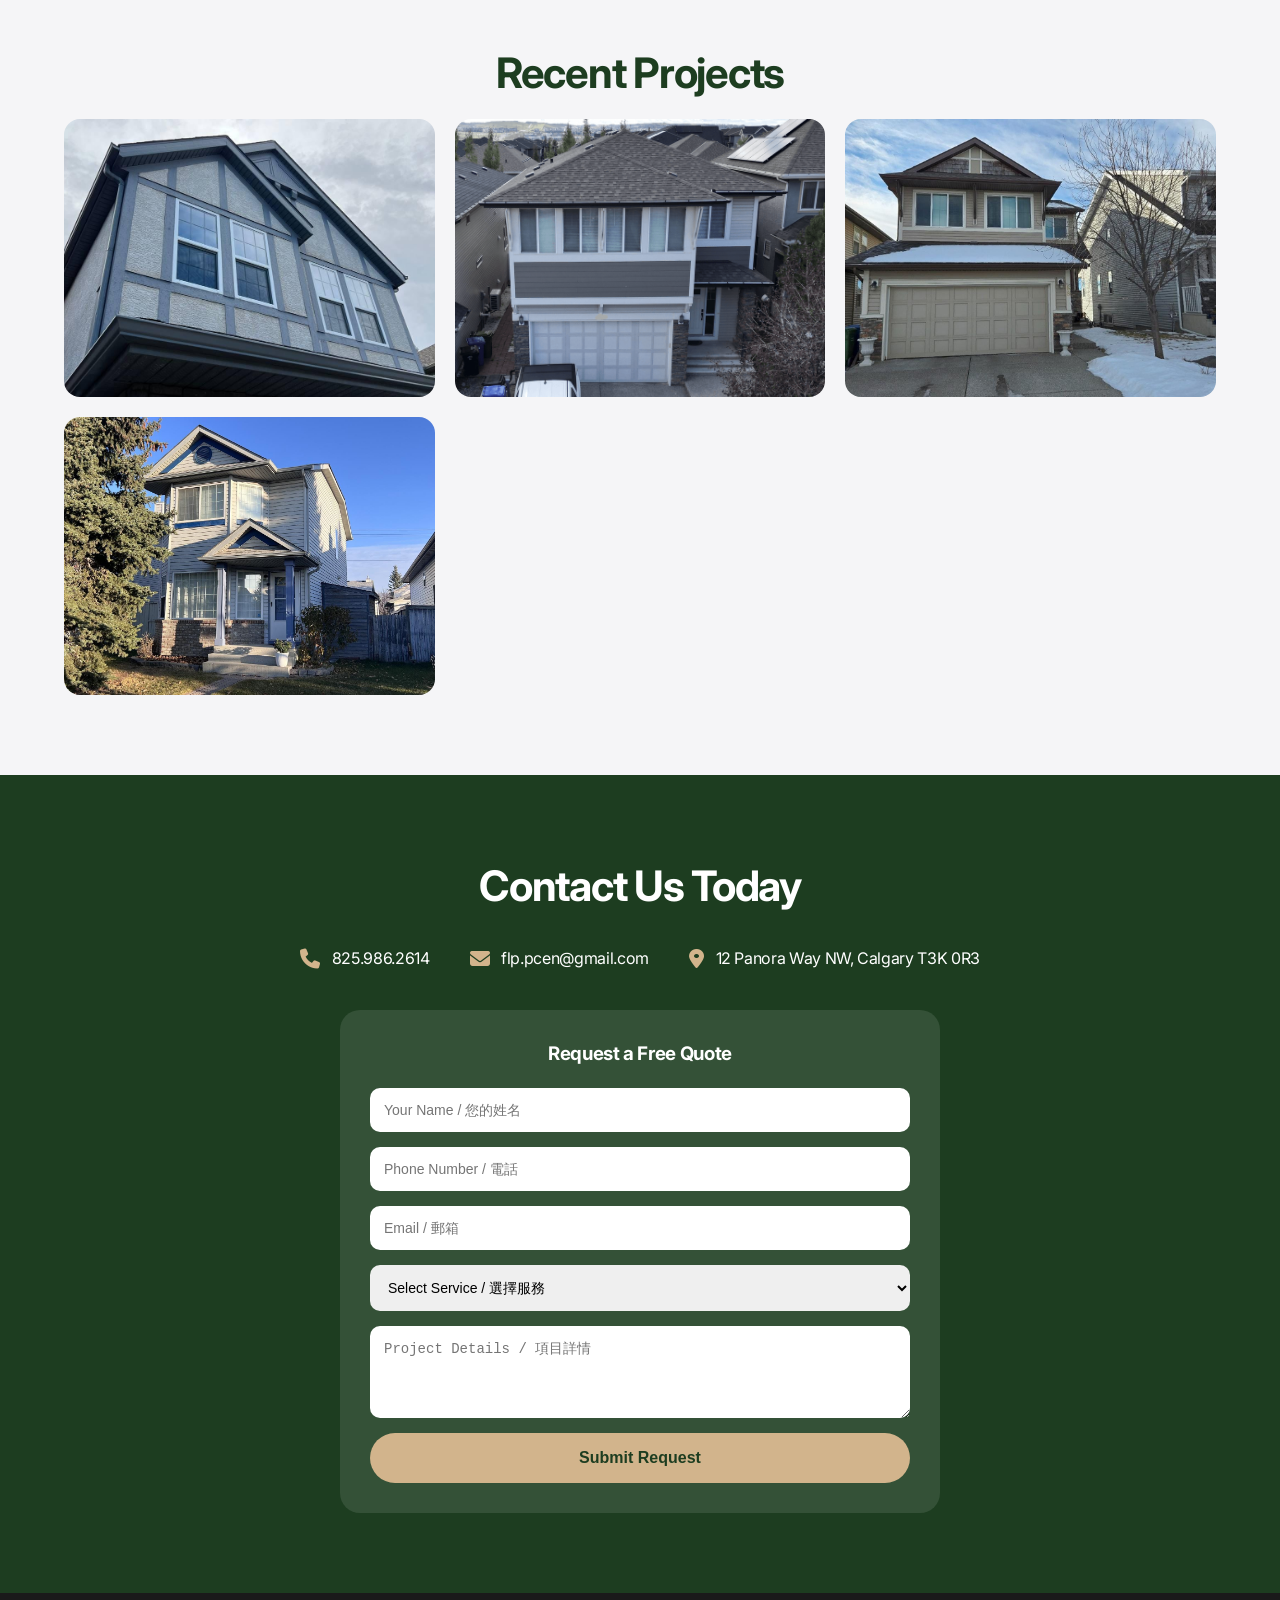
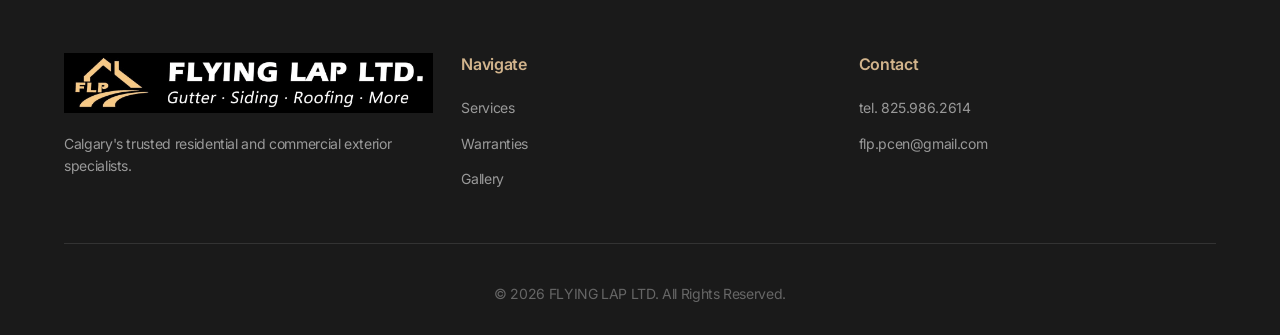
==== commit 1730fc1e: "Performance & SEO improvements - Add SEO meta tags (description, keywords, Open Graph, Twitter cards" ====
--- a/index.html
+++ b/index.html
@@ -4,6 +4,32 @@
         <meta charset="UTF-8" />
         <meta name="viewport" content="width=device-width, initial-scale=1.0" />
         <title>FLYING LAP LTD. | Gutters | Siding | Roofing | Calgary</title>
+        
+        <!-- SEO Meta Tags -->
+        <meta name="description" content="Calgary's premier exterior specialists: roofing, siding, gutters, windows & doors. Licensed & insured with $5M CGL. Free estimates. Call 825.986.2614" />
+        <meta name="keywords" content="Calgary roofing, gutters Calgary, siding contractors, window replacement, home exterior, Alberta roofing, Flying Lap Ltd." />
+        <meta name="author" content="FLYING LAP LTD." />
+        <meta name="robots" content="index, follow" />
+        <meta name="geo.region" content="CA-AB" />
+        <meta name="geo.placename" content="Calgary" />
+        
+        <!-- Open Graph / Facebook -->
+        <meta property="og:type" content="website" />
+        <meta property="og:url" content="https://flyinglap.ca/" />
+        <meta property="og:title" content="FLYING LAP LTD. | Calgary Exterior Experts" />
+        <meta property="og:description" content="Professional roofing, siding, gutters & windows. Free estimates. Call 825.986.2614" />
+        <meta property="og:image" content="https://flyinglap.ca/Pic%20of%20website/Pic_Home.png" />
+        
+        <!-- Twitter -->
+        <meta name="twitter:card" content="summary_large_image" />
+        <meta name="twitter:title" content="FLYING LAP LTD. | Calgary Exterior Experts" />
+        <meta name="twitter:description" content="Professional roofing, siding, gutters & windows. Free estimates." />
+        
+        <!-- Canonical URL -->
+        <link rel="canonical" href="https://flyinglap.ca/" />
+        
+        <!-- Favicon -->
+        <link rel="icon" type="image/png" href="Pic%20of%20website/logo.png" />
         <link rel="preconnect" href="https://fonts.googleapis.com" />
         <link rel="preconnect" href="https://fonts.gstatic.com" crossorigin />
         <link
@@ -199,7 +225,7 @@
             </p>
             <div class="services-grid">
                 <div class="service-card">
-                    <img src="Pic%20of%20website/Pic_Roof.JPG" alt="Roofing" />
+                    <img loading="lazy" src="Pic%20of%20website/Pic_Roof.JPG" alt="Roofing" />
                     <div class="service-content">
                         <h3>
                             <span class="en">Roofing Systems</span
@@ -223,7 +249,7 @@
                     </div>
                 </div>
                 <div class="service-card">
-                    <img src="Pic%20of%20website/Pic_siding.jpg" alt="Siding" />
+                    <img loading="lazy" src="Pic%20of%20website/Pic_siding.jpg" alt="Siding" />
                     <div class="service-content">
                         <h3>
                             <span class="en">Siding Solutions</span
@@ -270,7 +296,7 @@
                     </div>
                 </div>
                 <div class="service-card">
-                    <img src="Pic%20of%20website/Pic_win.jpg" alt="Windows" />
+                    <img loading="lazy" src="Pic%20of%20website/Pic_win.jpg" alt="Windows" />
                     <div class="service-content">
                         <h3>
                             <span class="en">Windows & Doors</span
@@ -461,6 +487,33 @@
                     <i class="fa-solid fa-location-dot"></i>
                     <p>12 Panora Way NW, Calgary T3K 0R3</p>
                 </div>
+            </div>
+            
+            <!-- Quote Form -->
+            <div class="quote-form-wrapper" style="max-width:600px;margin:40px auto 0;padding:30px;background:rgba(255,255,255,0.1);border-radius:20px;">
+                <h3 style="margin-bottom:20px;color:white;text-align:center;">
+                    <span class="en">Request a Free Quote</span>
+                    <span class="cn">索取免費報價</span>
+                </h3>
+                <form id="quoteForm" style="display:grid;gap:15px;">
+                    <input type="text" name="name" placeholder="Your Name / 您的姓名" required style="padding:14px;border-radius:10px;border:none;font-size:14px;" />
+                    <input type="tel" name="phone" placeholder="Phone Number / 電話" required style="padding:14px;border-radius:10px;border:none;font-size:14px;" />
+                    <input type="email" name="email" placeholder="Email / 郵箱" style="padding:14px;border-radius:10px;border:none;font-size:14px;" />
+                    <select name="service" required style="padding:14px;border-radius:10px;border:none;font-size:14px;">
+                        <option value="">Select Service / 選擇服務</option>
+                        <option value="roofing">Roofing / 屋頂</option>
+                        <option value="siding">Siding / 外牆</option>
+                        <option value="gutters">Gutters / 排水槽</option>
+                        <option value="windows">Windows & Doors / 門窗</option>
+                        <option value="other">Other / 其他</option>
+                    </select>
+                    <textarea name="message" rows="4" placeholder="Project Details / 項目詳情" style="padding:14px;border-radius:10px;border:none;font-size:14px;resize:vertical;"></textarea>
+                    <button type="submit" class="btn-quote" style="background:var(--accent);color:var(--primary);padding:16px;border-radius:25px;font-weight:600;font-size:16px;border:none;cursor:pointer;transition:all 0.3s;">
+                        <span class="en">Submit Request</span>
+                        <span class="cn">提交申請</span>
+                    </button>
+                </form>
+                <div id="formResponse" style="margin-top:15px;text-align:center;display:none;"></div>
             </div>
         </section>
         <footer class="footer">
@@ -684,6 +737,34 @@
             </div>
         </div>
         <script>
+            // Quote Form Handler
+            document.getElementById('quoteForm').addEventListener('submit', function(e) {
+                e.preventDefault();
+                var form = this;
+                var response = document.getElementById('formResponse');
+                var btn = form.querySelector('button[type="submit"]');
+                
+                // Collect form data
+                var formData = new FormData(form);
+                var data = Object.fromEntries(formData.entries());
+                
+                // Show loading state
+                btn.disabled = true;
+                btn.innerHTML = '<i class="fas fa-spinner fa-spin"></i> Sending...';
+                
+                // Simulate form submission (replace with actual endpoint)
+                setTimeout(function() {
+                    response.style.display = 'block';
+                    response.innerHTML = '<div style="background:rgba(76,175,80,0.2);color:#4CAF50;padding:15px;border-radius:10px;">' +
+                        '<i class="fas fa-check-circle"></i> Thank you! We will contact you within 24 hours.<br/>' +
+                        '<span style="font-size:12px;opacity:0.8;">謝謝！我們會在24小時內與您聯繫。</span>' +
+                        '</div>';
+                    form.reset();
+                    btn.disabled = false;
+                    btn.innerHTML = '<span class="en">Submit Request</span><span class="cn">提交申請</span>';
+                }, 1500);
+            });
+            
             function toggleLang() {
                 document.body.classList.toggle("zh");
                 var b = document.querySelector(".lang-switch");
@@ -806,13 +887,13 @@
                 
                 // BEFORE
                 html += '<div style="position:relative;background:#333;">';
-                html += '<img src="' + (p.before[0] || p.before[1] || '') + '" style="width:100%;height:300px;object-fit:cover;display:block;" alt="Before">';
+                html += '<img loading="lazy" src="' + (p.before[0] || p.before[1] || '') + '" style="width:100%;height:300px;object-fit:cover;display:block;" alt="Before">';
                 html += '<div style="position:absolute;top:50%;left:50%;transform:translate(-50%,-50%);background:rgba(0,0,0,0.85);color:#ff6b6b;padding:10px 30px;border-radius:25px;font-size:16px;font-weight:700;letter-spacing:2px;">BEFORE</div>';
                 html += '</div>';
                 
                 // AFTER  
                 html += '<div style="position:relative;background:#333;">';
-                html += '<img src="' + (p.after[0] || p.after[1] || '') + '" style="width:100%;height:300px;object-fit:cover;display:block;" alt="After">';
+                html += '<img loading="lazy" src="' + (p.after[0] || p.after[1] || '') + '" style="width:100%;height:300px;object-fit:cover;display:block;" alt="After">';
                 html += '<div style="position:absolute;top:50%;left:50%;transform:translate(-50%,-50%);background:rgba(76,175,80,0.95);color:white;padding:10px 30px;border-radius:25px;font-size:16px;font-weight:700;letter-spacing:2px;">AFTER</div>';
                 html += '</div>';
                 
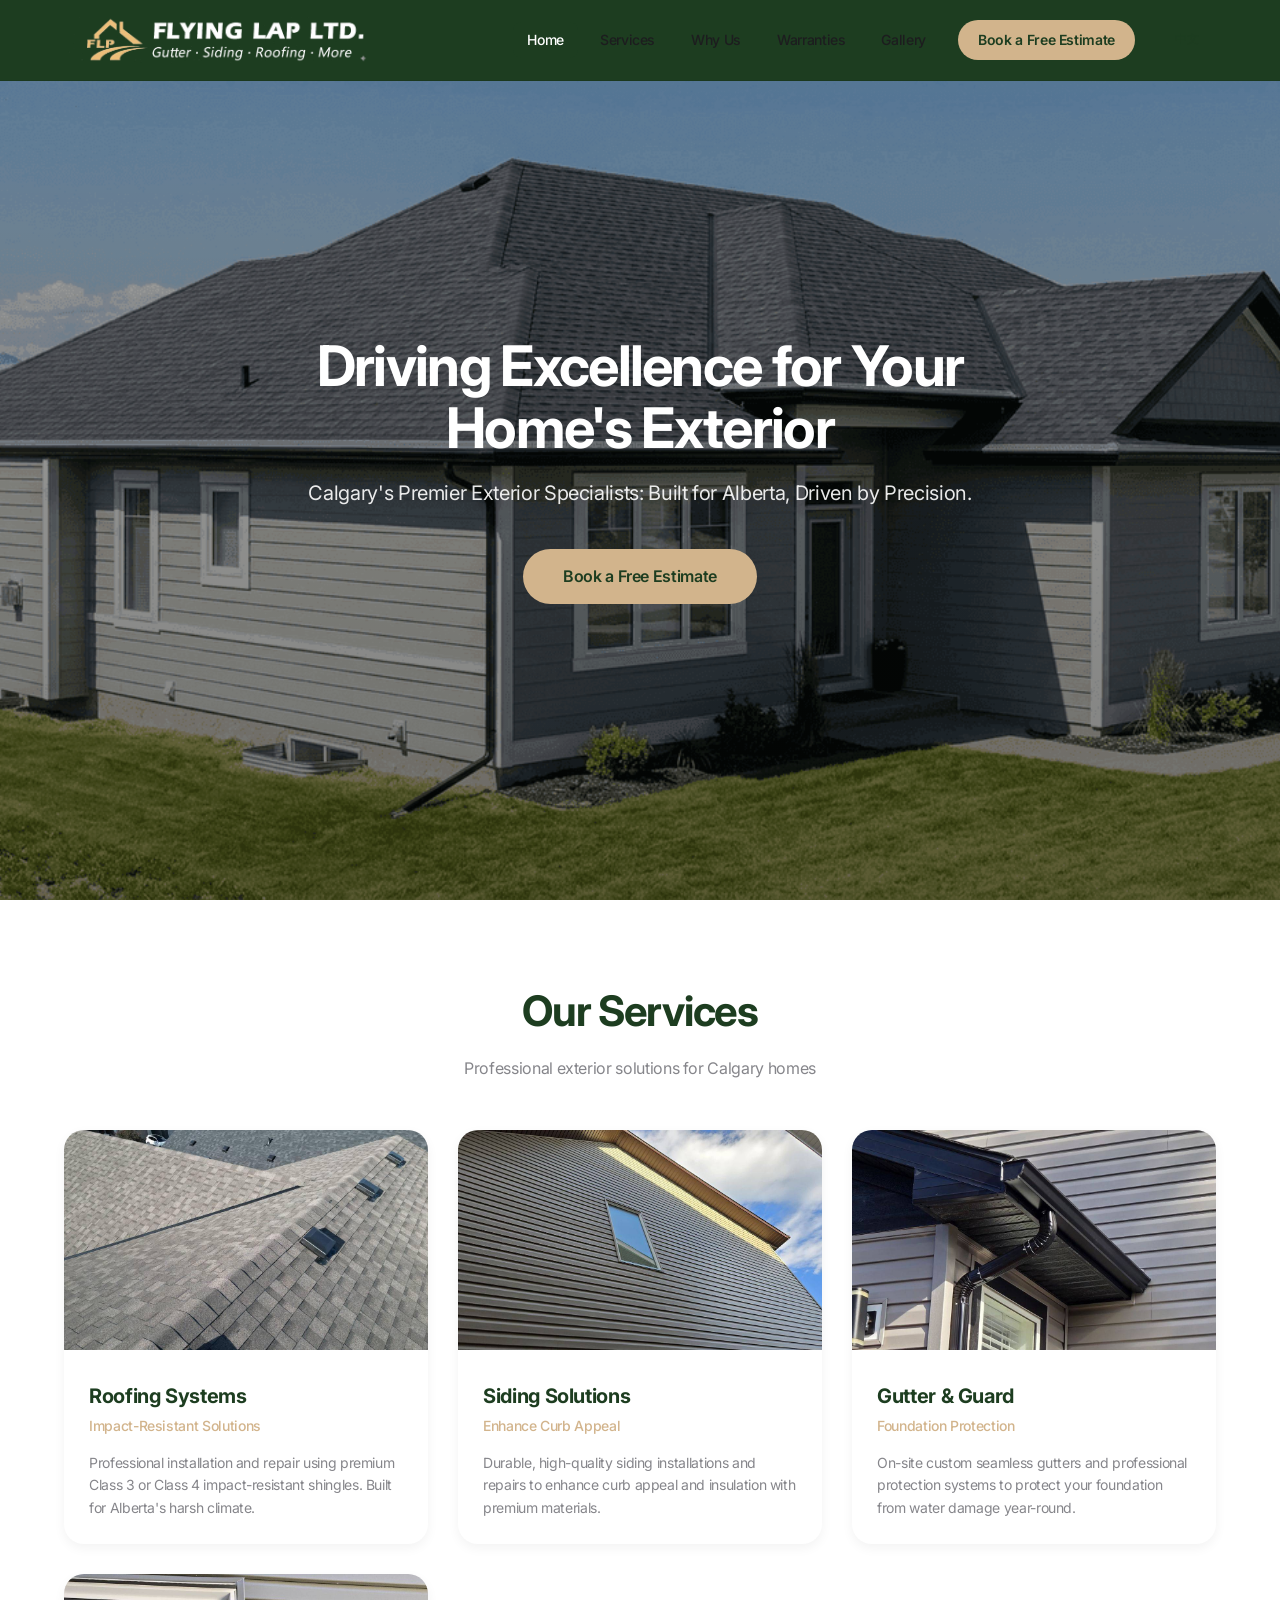
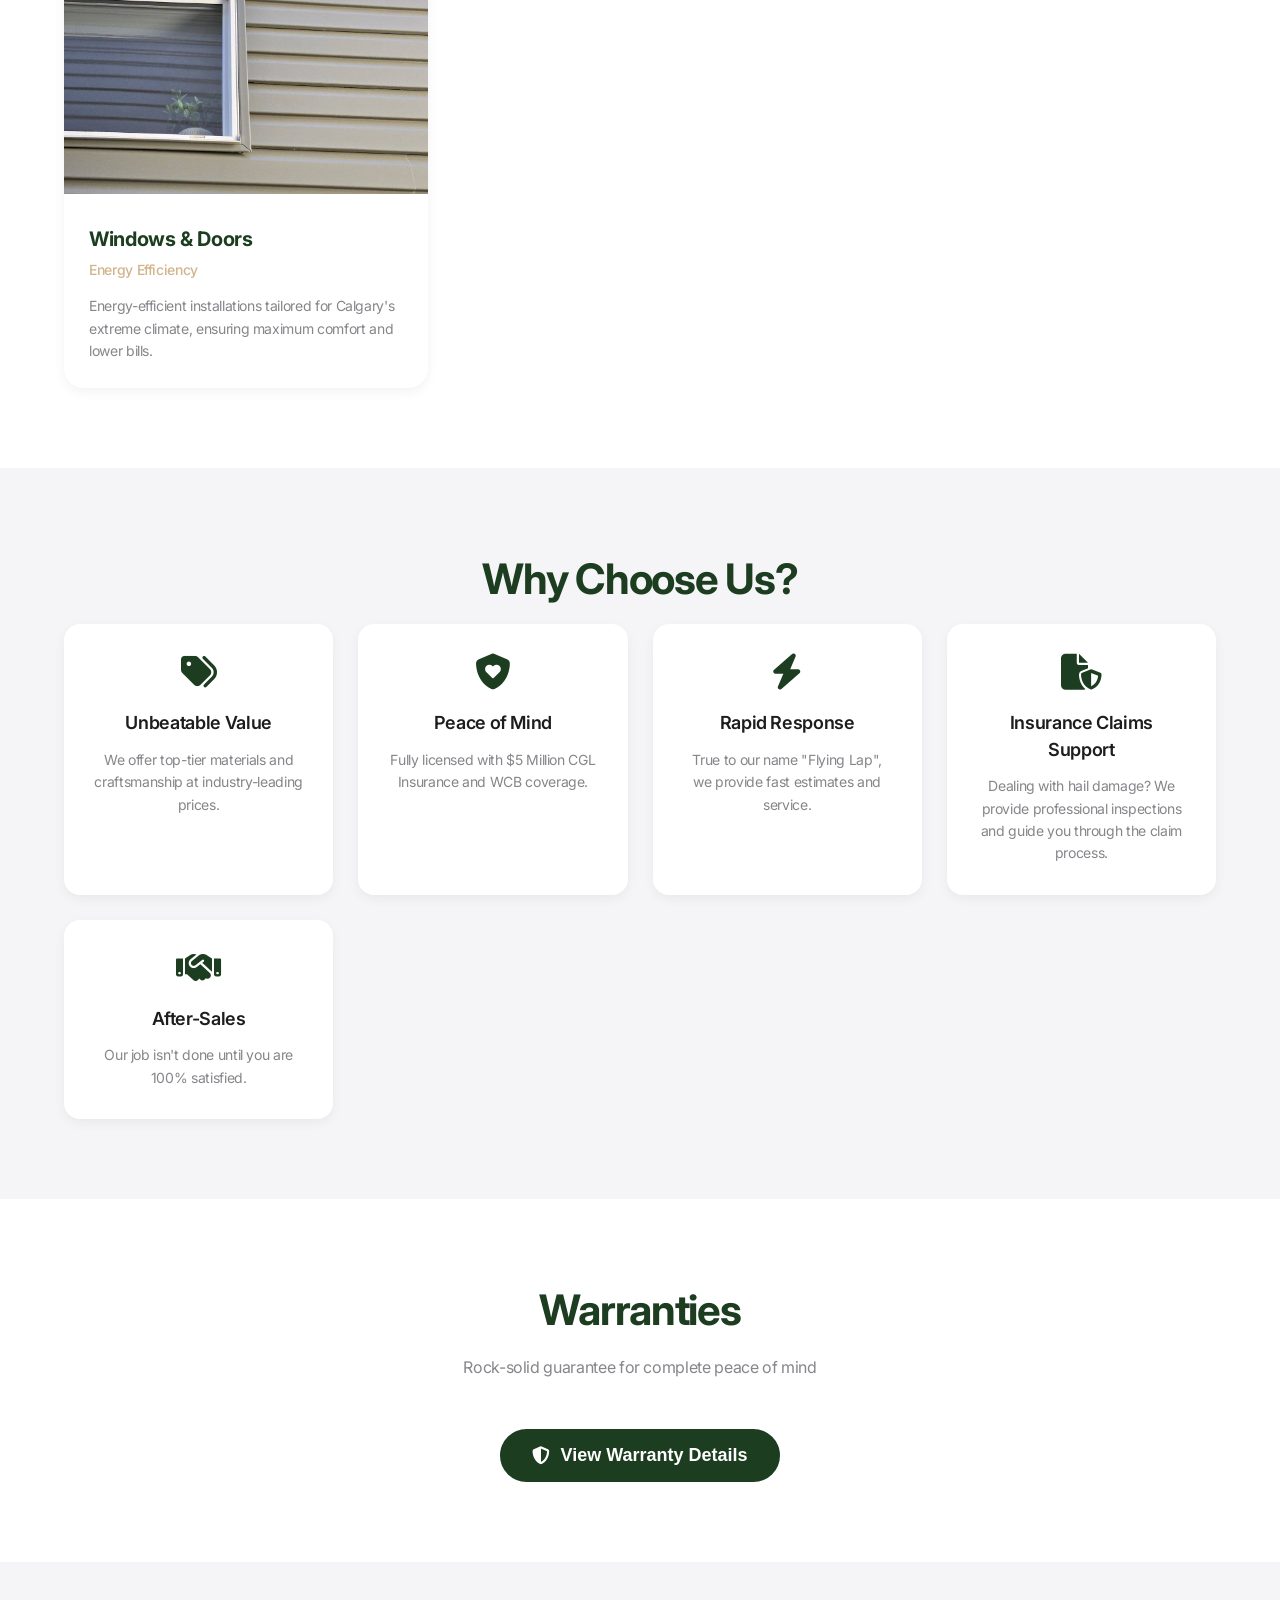
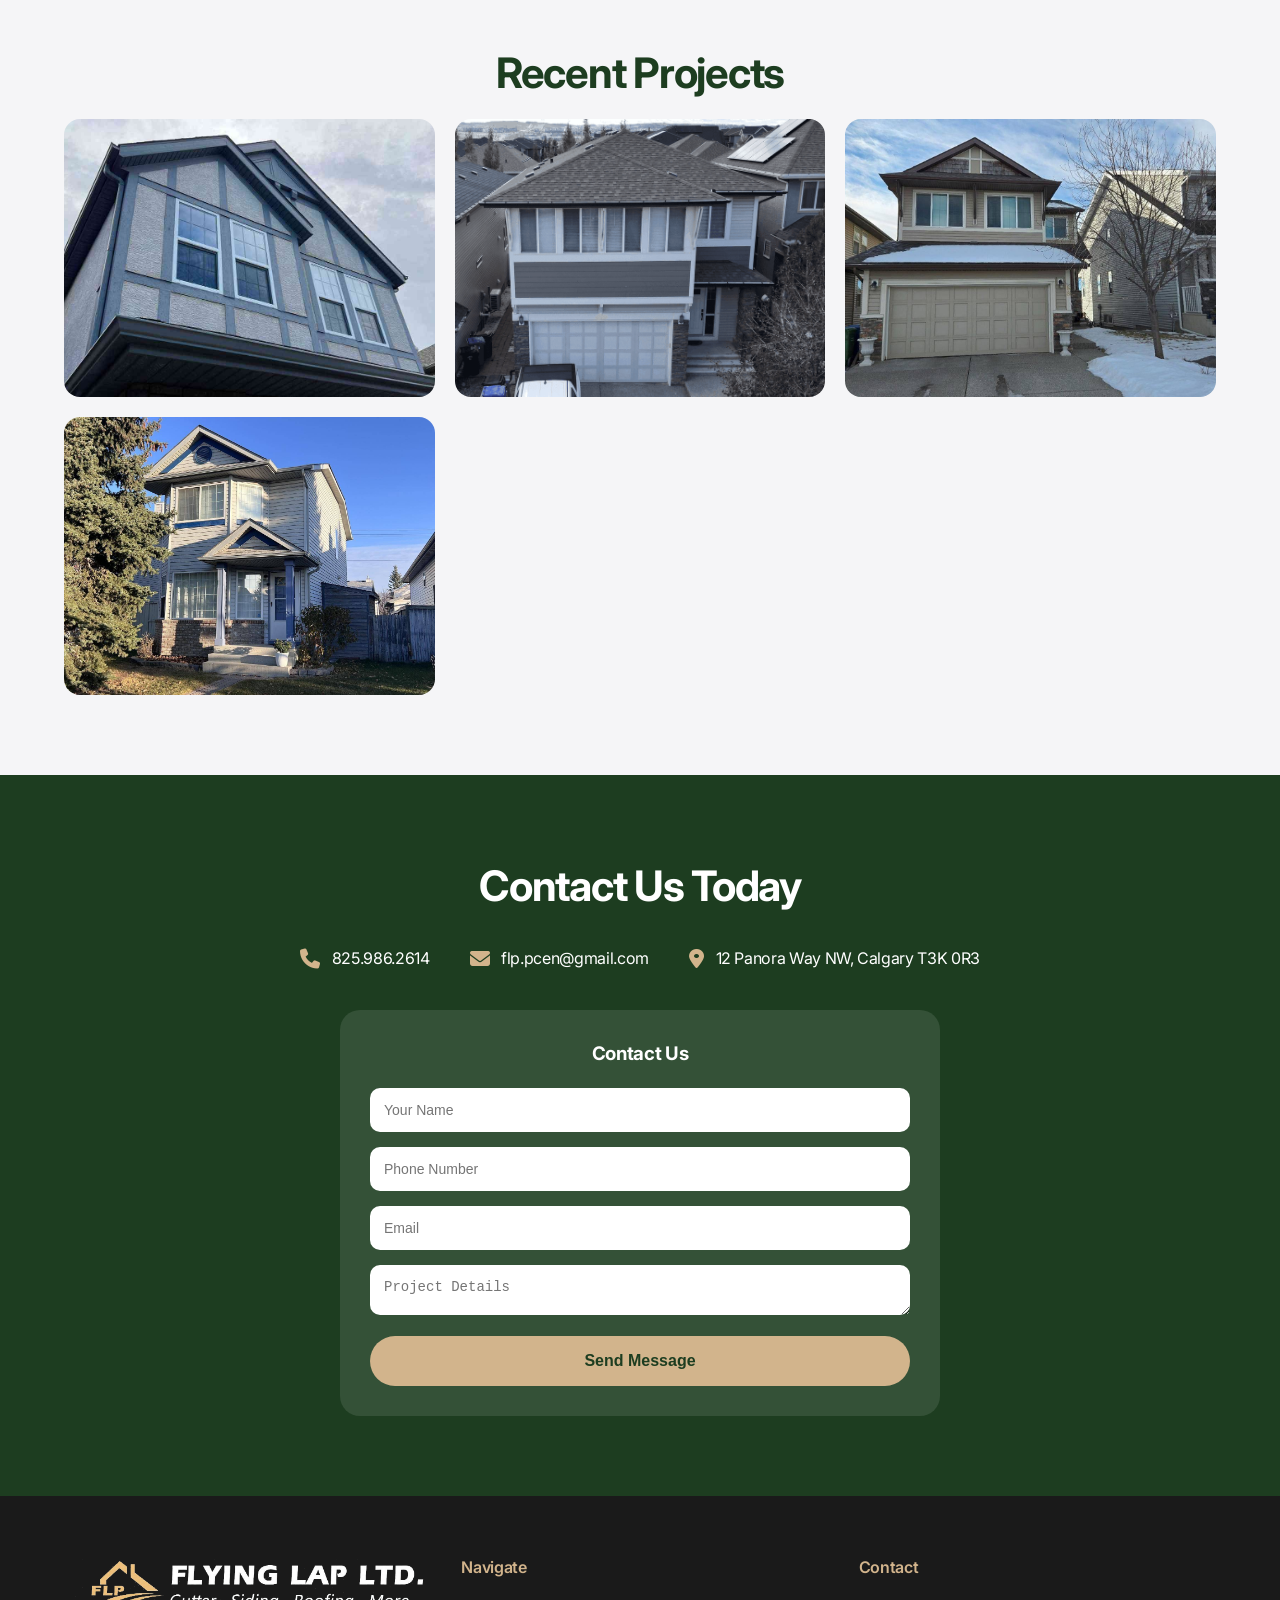
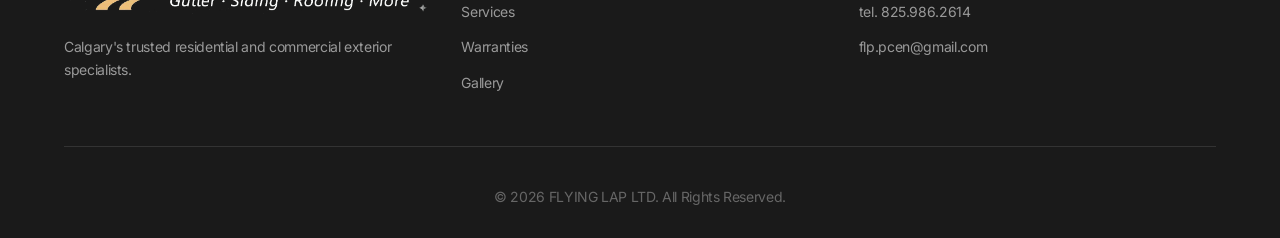
==== commit aacdc25b: "Update: compress images, gallery modal, logo" ====
--- a/index.html
+++ b/index.html
@@ -29,7 +29,7 @@
         <link rel="canonical" href="https://flyinglap.ca/" />
         
         <!-- Favicon -->
-        <link rel="icon" type="image/png" href="Pic%20of%20website/logo.png" />
+        <link rel="icon" type="image/png" href="Pic%20of%20website/logo1.png" />
         <link rel="preconnect" href="https://fonts.googleapis.com" />
         <link rel="preconnect" href="https://fonts.gstatic.com" crossorigin />
         <link
@@ -49,8 +49,8 @@
                     body:not(.zh) .cn{display:none!important}
                     .lang-switch{background:transparent;border:1px solid var(--primary);color:var(--primary);padding:8px 16px;border-radius:20px;cursor:pointer;font-weight:500;font-size:12px;margin-left:15px;transition:all 0.3s ease}
                     .lang-switch:hover{background:var(--primary);color:white}
-                    .navbar{position:fixed;top:0;left:0;right:0;z-index:1000;background:#000000;backdrop-filter:var(--glass-blur);-webkit-backdrop-filter:var(--glass-blur);border-bottom:1px solid var(--glass-border);padding:15px 5%;display:flex;justify-content:space-between;align-items:center;transition:var(--transition-apple)}
-                    .navbar.scrolled{padding:10px 5%;box-shadow:var(--shadow-elevated)}
+                    .navbar{position:fixed;top:0;left:0;right:0;z-index:1000;background:var(--primary);backdrop-filter:var(--glass-blur);-webkit-backdrop-filter:var(--glass-blur);border-bottom:1px solid var(--glass-border);padding:15px 5%;display:flex;justify-content:space-between;align-items:center;transition:var(--transition-apple)}
+                    .navbar.scrolled{background:var(--primary);padding:10px 5%;box-shadow:var(--shadow-elevated)}
                     .navbar .logo{display:flex;align-items:center;gap:12px}
                     .navbar .logo img{height:50px;width:auto;object-fit:contain}
                     .navbar .logo-text{display:flex;flex-direction:column;line-height:1.2}
@@ -113,15 +113,14 @@
                     .footer-links a{color:#999;text-decoration:none;font-size:14px;transition:color 0.3s}
                     .footer-links a:hover{color:white}
                     .footer-bottom{text-align:center;padding-top:40px;margin-top:40px;border-top:1px solid #333;font-size:14px;color:#666}
-                    .modal-overlay{position:fixed;inset:0;background:rgba(0,0,0,0.7);display:none;align-items:center;justify-content:center;z-index:2000;padding:20px;opacity:0;transition:opacity 0.3s ease}
-                    .modal-overlay.active{display:flex;opacity:1}
-                    .modal-content{background:white;border-radius:20px;max-width:100%;width:100%;max-height:100vh;padding:0;margin:0;overflow-y:auto};overflow-y:auto;position:relative;transform:scale(0.9);transition:transform 0.3s ease}
-                    .modal-overlay.active .modal-content{transform:scale(1)}
-                    .modal-header{padding:25px 30px;border-bottom:1px solid #eee;display:flex;justify-content:space-between;align-items:center}
-                    .modal-header h2{font-size:24px;font-weight:700;color:var(--primary)}
-                    .modal-close{background:none;border:none;font-size:28px;cursor:pointer;color:var(--text-muted);transition:color 0.3s}
-                    .modal-close:hover{color:var(--primary)}
-                    .modal-body{padding:5px}
+                    .modal-overlay{position:fixed;inset:0;background:rgba(0,0,0,0.95);display:none;z-index:2000;opacity:0;transition:opacity 0.3s ease}
+                    .modal-overlay.active{display:block;opacity:1}
+                    .modal-content{background:white;width:100%;height:100%;padding:0;margin:0;overflow-y:auto;border-radius:0;position:relative}
+                    .modal-header{padding:20px 30px;background:var(--primary);color:white;display:flex;justify-content:space-between;align-items:center;position:sticky;top:0;z-index:10}
+                    .modal-header h2{font-size:24px;font-weight:700;color:white}
+                    .modal-close{background:none;border:none;font-size:32px;cursor:pointer;color:white;transition:color 0.3s;line-height:1}
+                    .modal-close:hover{color:var(--accent)}
+                    .modal-body{padding:0px}
                     .warranty-modal-item{background:var(--bg-light);border-radius:16px;padding:25px;margin-bottom:20px}
                     .warranty-modal-item:last-child{margin-bottom:0}
                     .warranty-modal-item h3{font-size:18px;font-weight:700;color:var(--primary);margin-bottom:15px;display:flex;align-items:center;gap:10px}
@@ -131,7 +130,21 @@
                     .warranty-label{font-weight:600;color:var(--text-main);min-width:100px}
                     .warranty-value{color:var(--text-muted)}
                     .warranty-notes{margin-top:20px;padding-top:20px;border-top:1px solid #ddd;font-size:13px;color:var(--text-muted)}
-                    .project-detail h3{font-size:28px;text-align:center;margin-bottom:25px;font-weight:700}
+                    .project-detail h3{font-size:32px;text-align:center;margin:20px 0;font-weight:700;color:white}
+                    .project-detail{width:100%;height:100%;overflow-y:auto}
+                    .project-detail .price-box{text-align:center;background:linear-gradient(135deg,#1a1a2e,#16213e);padding:25px 20px;margin:0;color:white;width:100%}
+                    .project-detail .price-box .price{font-size:36px;font-weight:700;color:#4CAF50}
+                    .project-detail .workscope-box{background:#f8f8f8;padding:20px;margin:0;width:100%}
+                    .project-detail .workscope-box h4{font-size:20px;color:var(--primary);margin-bottom:15px}
+                    .project-detail .workscope-box p{font-size:16px;line-height:1.8;color:#333;white-space:pre-line}
+                    .project-detail .image-section{margin-bottom:30px}
+                    .project-detail .image-section h4{font-size:24px;color:var(--primary);margin-bottom:20px;text-align:center}
+                    .project-detail .image-section{width:100%}
+                    .project-detail .ba-grid{display:block;margin:0;padding:0}
+                    .project-detail .ba-grid > div{margin-bottom:5px}
+                    .project-detail .ba-grid img{width:100%;height:auto;display:block;border-radius:0;max-height:none;object-fit:fill;background:#000}
+                    .project-detail .ba-grid .label{position:absolute;bottom:15px;right:15px;background:rgba(0,0,0,0.8);color:white;padding:8px 20px;border-radius:8px;font-size:14px;font-weight:600}
+                    .project-detail .ba-grid > div{position:relative;overflow:hidden}
             .ba-section{background:#f8f8f8;border-radius:16px;padding:0px;margin-bottom:30px}
             .ba-section h4{font-size:22px;text-align:left;margin-bottom:20px;color:var(--primary);font-weight:600;padding-bottom:12px;border-bottom:2px solid var(--accent)}
             .ba-grid{display:grid;grid-template-columns:1fr 1fr;gap:20px}
@@ -152,7 +165,7 @@
         <nav class="navbar" id="navbar">
             <div class="logo">
                 <img
-                    src="Pic%20of%20website/logo.png"
+                    src="Pic%20of%20website/logo1.png"
                     alt="FLYING LAP LTD."
                 />
                 
@@ -433,7 +446,7 @@
             <div class="gallery-grid">
                 <div class="gallery-item" onclick="openGalleryModal(1)">
                     <img
-                        src="Pic%20of%20website/front.jpg"
+                        src="1/front.jpg"
                         alt="Project 1"
                     />
                     <div class="gallery-overlay">
@@ -490,27 +503,27 @@
             </div>
             
             <!-- Quote Form -->
-            <div class="quote-form-wrapper" style="max-width:600px;margin:40px auto 0;padding:30px;background:rgba(255,255,255,0.1);border-radius:20px;">
+            <div class="quote-form-wrapper" style="max-width:600px;margin:40px auto 0;padding:30px;background:rgba(255,255,255,0.1);border-radius:20px;max-height:80vh;overflow-y:auto;">
                 <h3 style="margin-bottom:20px;color:white;text-align:center;">
-                    <span class="en">Request a Free Quote</span>
-                    <span class="cn">索取免費報價</span>
+                    <span class="en">Contact Us</span>
+                    <span class="cn">联系我们</span>
                 </h3>
                 <form id="quoteForm" style="display:grid;gap:15px;">
-                    <input type="text" name="name" placeholder="Your Name / 您的姓名" required style="padding:14px;border-radius:10px;border:none;font-size:14px;" />
-                    <input type="tel" name="phone" placeholder="Phone Number / 電話" required style="padding:14px;border-radius:10px;border:none;font-size:14px;" />
-                    <input type="email" name="email" placeholder="Email / 郵箱" style="padding:14px;border-radius:10px;border:none;font-size:14px;" />
-                    <select name="service" required style="padding:14px;border-radius:10px;border:none;font-size:14px;">
-                        <option value="">Select Service / 選擇服務</option>
-                        <option value="roofing">Roofing / 屋頂</option>
-                        <option value="siding">Siding / 外牆</option>
-                        <option value="gutters">Gutters / 排水槽</option>
-                        <option value="windows">Windows & Doors / 門窗</option>
-                        <option value="other">Other / 其他</option>
-                    </select>
-                    <textarea name="message" rows="4" placeholder="Project Details / 項目詳情" style="padding:14px;border-radius:10px;border:none;font-size:14px;resize:vertical;"></textarea>
+                    <span class="en"><input type="text" name="name" placeholder="Your Name" required maxlength="100" style="padding:14px;border-radius:10px;border:none;font-size:14px;width:100%;" /></span>
+                    <span class="cn"><input type="text" name="name" placeholder="您的姓名" required maxlength="100" style="padding:14px;border-radius:10px;border:none;font-size:14px;width:100%;" /></span>
+                    
+                    <span class="en"><input type="tel" name="phone" placeholder="Phone Number" required maxlength="20" style="padding:14px;border-radius:10px;border:none;font-size:14px;width:100%;" /></span>
+                    <span class="cn"><input type="tel" name="phone" placeholder="电话" required maxlength="20" style="padding:14px;border-radius:10px;border:none;font-size:14px;width:100%;" /></span>
+                    
+                    <span class="en"><input type="email" name="email" placeholder="Email" maxlength="100" style="padding:14px;border-radius:10px;border:none;font-size:14px;width:100%;" /></span>
+                    <span class="cn"><input type="email" name="email" placeholder="邮箱" maxlength="100" style="padding:14px;border-radius:10px;border:none;font-size:14px;width:100%;" /></span>
+                    
+                    <span class="en"><textarea name="message" rows="2" placeholder="Project Details" maxlength="1000" style="padding:14px;border-radius:10px;border:none;font-size:14px;resize:vertical;max-height:50px;overflow-y:auto;width:100%;"></textarea></span>
+                    <span class="cn"><textarea name="message" rows="2" placeholder="项目详情" maxlength="1000" style="padding:14px;border-radius:10px;border:none;font-size:14px;resize:vertical;max-height:50px;overflow-y:auto;width:100%;"></textarea></span>
+                    
+                    <input type="hidden" name="service" value="" />
                     <button type="submit" class="btn-quote" style="background:var(--accent);color:var(--primary);padding:16px;border-radius:25px;font-weight:600;font-size:16px;border:none;cursor:pointer;transition:all 0.3s;">
-                        <span class="en">Submit Request</span>
-                        <span class="cn">提交申請</span>
+                        <span class="en">Send Message</span><span class="cn">发送信息</span>
                     </button>
                 </form>
                 <div id="formResponse" style="margin-top:15px;text-align:center;display:none;"></div>
@@ -521,7 +534,7 @@
                 <div class="footer-about">
                     <div class="logo-wrapper">
                         <img
-                            src="Pic%20of%20website/logo.png"
+                            src="Pic%20of%20website/logo1.png"
                             alt="Flying Lap Ltd. Logo"
                         />
                     </div>
@@ -743,26 +756,51 @@
                 var form = this;
                 var response = document.getElementById('formResponse');
                 var btn = form.querySelector('button[type="submit"]');
-                
-                // Collect form data
-                var formData = new FormData(form);
-                var data = Object.fromEntries(formData.entries());
+                var isZh = document.body.classList.contains('zh');
+                
+                // Collect form data - only visible fields
+                var formData = new FormData();
+                var nameField = isZh ? form.querySelector('span.cn input[name="name"]') : form.querySelector('span.en input[name="name"]');
+                var phoneField = isZh ? form.querySelector('span.cn input[name="phone"]') : form.querySelector('span.en input[name="phone"]');
+                var emailField = isZh ? form.querySelector('span.cn input[name="email"]') : form.querySelector('span.en input[name="email"]');
+                var msgField = isZh ? form.querySelector('span.cn textarea[name="message"]') : form.querySelector('span.en textarea[name="message"]');
+                
+                formData.append('name', nameField ? nameField.value : '');
+                formData.append('phone', phoneField ? phoneField.value : '');
+                formData.append('email', emailField ? emailField.value : '');
+                formData.append('message', msgField ? msgField.value : '');
+                formData.append('service', '');
                 
                 // Show loading state
                 btn.disabled = true;
                 btn.innerHTML = '<i class="fas fa-spinner fa-spin"></i> Sending...';
                 
-                // Simulate form submission (replace with actual endpoint)
-                setTimeout(function() {
+                // Submit to API
+                fetch('/api/submit', {
+                    method: 'POST',
+                    headers: {
+                        'Content-Type': 'application/x-www-form-urlencoded',
+                    },
+                    body: new URLSearchParams(formData).toString()
+                })
+                .then(function(res) { return res.json(); })
+                .then(function(data) {
                     response.style.display = 'block';
+                    var isZh = document.body.classList.contains('zh');
                     response.innerHTML = '<div style="background:rgba(76,175,80,0.2);color:#4CAF50;padding:15px;border-radius:10px;">' +
-                        '<i class="fas fa-check-circle"></i> Thank you! We will contact you within 24 hours.<br/>' +
-                        '<span style="font-size:12px;opacity:0.8;">謝謝！我們會在24小時內與您聯繫。</span>' +
+                        '<i class="fas fa-check-circle"></i> ' + (isZh ? '谢谢！我们会在24小时内与您联系。' : 'Thank you! We will contact you within 24 hours.') +
                         '</div>';
                     form.reset();
+                })
+                .catch(function(err) {
+                    response.style.display = 'block';
+                    response.innerHTML = '<div style="background:rgba(244,67,54,0.2);color:#f44336;padding:15px;border-radius:10px;">Error. Please try again.</div>';
+                })
+                .finally(function() {
                     btn.disabled = false;
-                    btn.innerHTML = '<span class="en">Submit Request</span><span class="cn">提交申請</span>';
-                }, 1500);
+                    var isZh = document.body.classList.contains('zh');
+                    btn.innerHTML = isZh ? '发送信息' : 'Send Message';
+                });
             });
             
             function toggleLang() {
@@ -815,29 +853,31 @@
             function openGalleryModal(project) {
                 var projects = {
                     1: {
-                        name: "Roofing Project",
-                        workscope: "Replace ridges & valleys - 200LF\nReplace damaged shingles - 5SQ\n\nTotal: CAD $8,000",
+                        name: "Project 1",
+                        workscope: "Replace all ridges and valleys of roof - approx. 200LF\nReplace severely damaged roof shingles - approx. 5SQ\nReplace all gutters and downspouts - approx. 280LF\n\nTotal Value: approx. CAD $8,000",
                         price: "CAD $8,000",
                         before: [
-                            "Pic%20of%20website/Roof%20B4.JPG",
-                            "Pic%20of%20website/Roof%20B4_1.JPG",
+                            "1/Roof B4.jpg",
+                            "1/Gutter_B4.jpg",
                         ],
                         after: [
-                            "Pic%20of%20website/Roof%20after.JPG",
-                            "Pic%20of%20website/Roof%20after_1.JPG",
+                            "1/Roof after.jpg",
+                            "1/Gutter after.jpg",
                         ],
                     },
                     2: {
-                        name: "Siding Project",
+                        name: "Project 2",
                         workscope: "Replace vinyl siding - 1300 SF\nRepair 3 window frames\n\nTotal: CAD $12,000",
                         price: "CAD $12,000",
                         before: [
-                            "Pic%20of%20website/Siding%20b4_1.jpg",
-                            "Pic%20of%20website/siding%20b4_1.jpg",
+                            "2/Roof B4_1.jpg",
+                            "2/Roof B4_2.jpg",
+                            "2/Roof B4_3.jpg",
                         ],
                         after: [
-                            "Pic%20of%20website/Siding%20after_1.jpg",
-                            "Pic%20of%20website/Siding%20after_2.jpg",
+                            "2/Roof after_1.jpg",
+                            "2/Roof after_2.jpg",
+                            "2/Roof after_3.jpg",
                         ],
                     },
                     3: {
@@ -870,32 +910,32 @@
                 var p = projects[project] || projects[1];
                 var html = '<div class="project-detail" style="max-width:900px;margin:0 auto;">';
                 
-                // Header with title and price
-                html += '<div style="text-align:center;margin-bottom:25px;padding:20px;background:linear-gradient(135deg,#1a1a2e,#16213e);border-radius:16px;color:white;">';
-                html += '<h3 style="margin:0 0 12px 0;font-size:26px;">' + p.name + '</h3>';
-                html += '<p style="margin:0;font-size:28px;font-weight:700;color:#4CAF50;">' + (p.price || 'Contact for quote') + '</p>';
+                // Header with title
+                // Header with title
+                
+                // Work details
+                html += '<div class="workscope-box">';
+                html += '<h4>📋 Work Details</h4>';
+                html += '<p>' + (p.workscope || '') + '</p>';
                 html += '</div>';
                 
-                // Work details
-                html += '<div style="background:#f8f8f8;border-radius:12px;padding:20px;margin-bottom:25px;">';
-                html += '<h4 style="margin:0 0 15px 0;color:var(--primary);font-size:18px;">📋 Work Details</h4>';
-                html += '<p style="margin:0;font-size:14px;line-height:1.8;color:#4CAF50;font-weight:600;white-space:pre-line;">' + (p.workscope || '') + '</p>';
-                html += '</div>';
-                
-                // Side-by-side Before & After
-                html += '<div style="display:grid;grid-template-columns:1fr 1fr;gap:4px;background:#222;border-radius:12px;overflow:hidden;">';
-                
-                // BEFORE
-                html += '<div style="position:relative;background:#333;">';
-                html += '<img loading="lazy" src="' + (p.before[0] || p.before[1] || '') + '" style="width:100%;height:300px;object-fit:cover;display:block;" alt="Before">';
-                html += '<div style="position:absolute;top:50%;left:50%;transform:translate(-50%,-50%);background:rgba(0,0,0,0.85);color:#ff6b6b;padding:10px 30px;border-radius:25px;font-size:16px;font-weight:700;letter-spacing:2px;">BEFORE</div>';
-                html += '</div>';
-                
-                // AFTER  
-                html += '<div style="position:relative;background:#333;">';
-                html += '<img loading="lazy" src="' + (p.after[0] || p.after[1] || '') + '" style="width:100%;height:300px;object-fit:cover;display:block;" alt="After">';
-                html += '<div style="position:absolute;top:50%;left:50%;transform:translate(-50%,-50%);background:rgba(76,175,80,0.95);color:white;padding:10px 30px;border-radius:25px;font-size:16px;font-weight:700;letter-spacing:2px;">AFTER</div>';
-                html += '</div>';
+                // Roof Images
+                html += '<div class="image-section">';
+                html += '<h4>🏠 Roofing</h4>';
+                html += '<div class="ba-grid">';
+                html += '<div><img loading="lazy" src="' + (p.before[0] || '') + '" alt="Before"><span class="label" style="background:rgba(0,0,0,0.8);color:#ff6b6b;">BEFORE</span></div>';
+                html += '<div><img loading="lazy" src="' + (p.after[0] || '') + '" alt="After"><span class="label" style="background:rgba(76,175,80,0.95);color:white;">AFTER</span></div>';
+                html += '</div></div>';
+                
+                // Gutter Images (if available)
+                if (p.before[1] && p.after[1]) {
+                    html += '<div class="image-section">';
+                    html += '<h4>🌊 Guttering</h4>';
+                    html += '<div class="ba-grid">';
+                    html += '<div><img loading="lazy" src="' + p.before[1] + '" alt="Before"><span class="label" style="background:rgba(0,0,0,0.8);color:#ff6b6b;">BEFORE</span></div>';
+                    html += '<div><img loading="lazy" src="' + p.after[1] + '" alt="After"><span class="label" style="background:rgba(76,175,80,0.95);color:white;">AFTER</span></div>';
+                    html += '</div></div>';
+                }
                 
                 
                 document.querySelector("#galleryModal .modal-body").innerHTML =
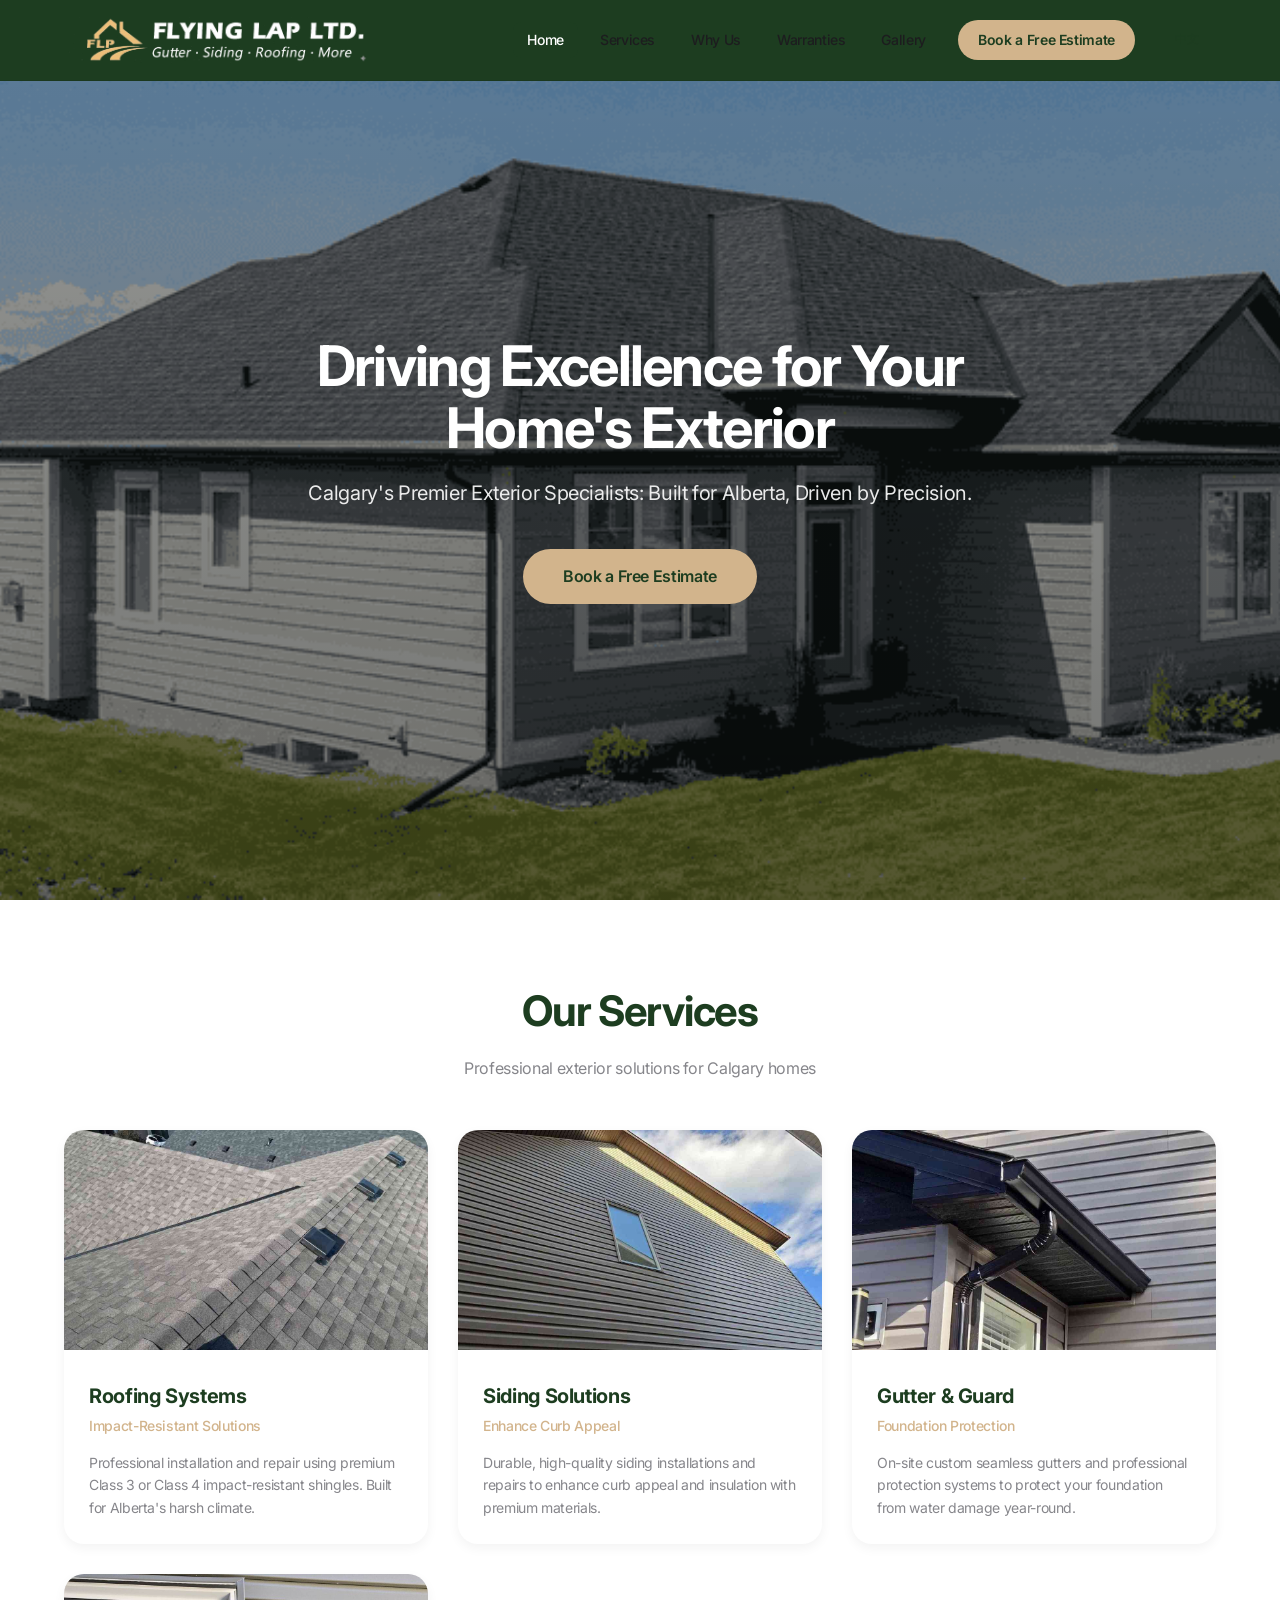
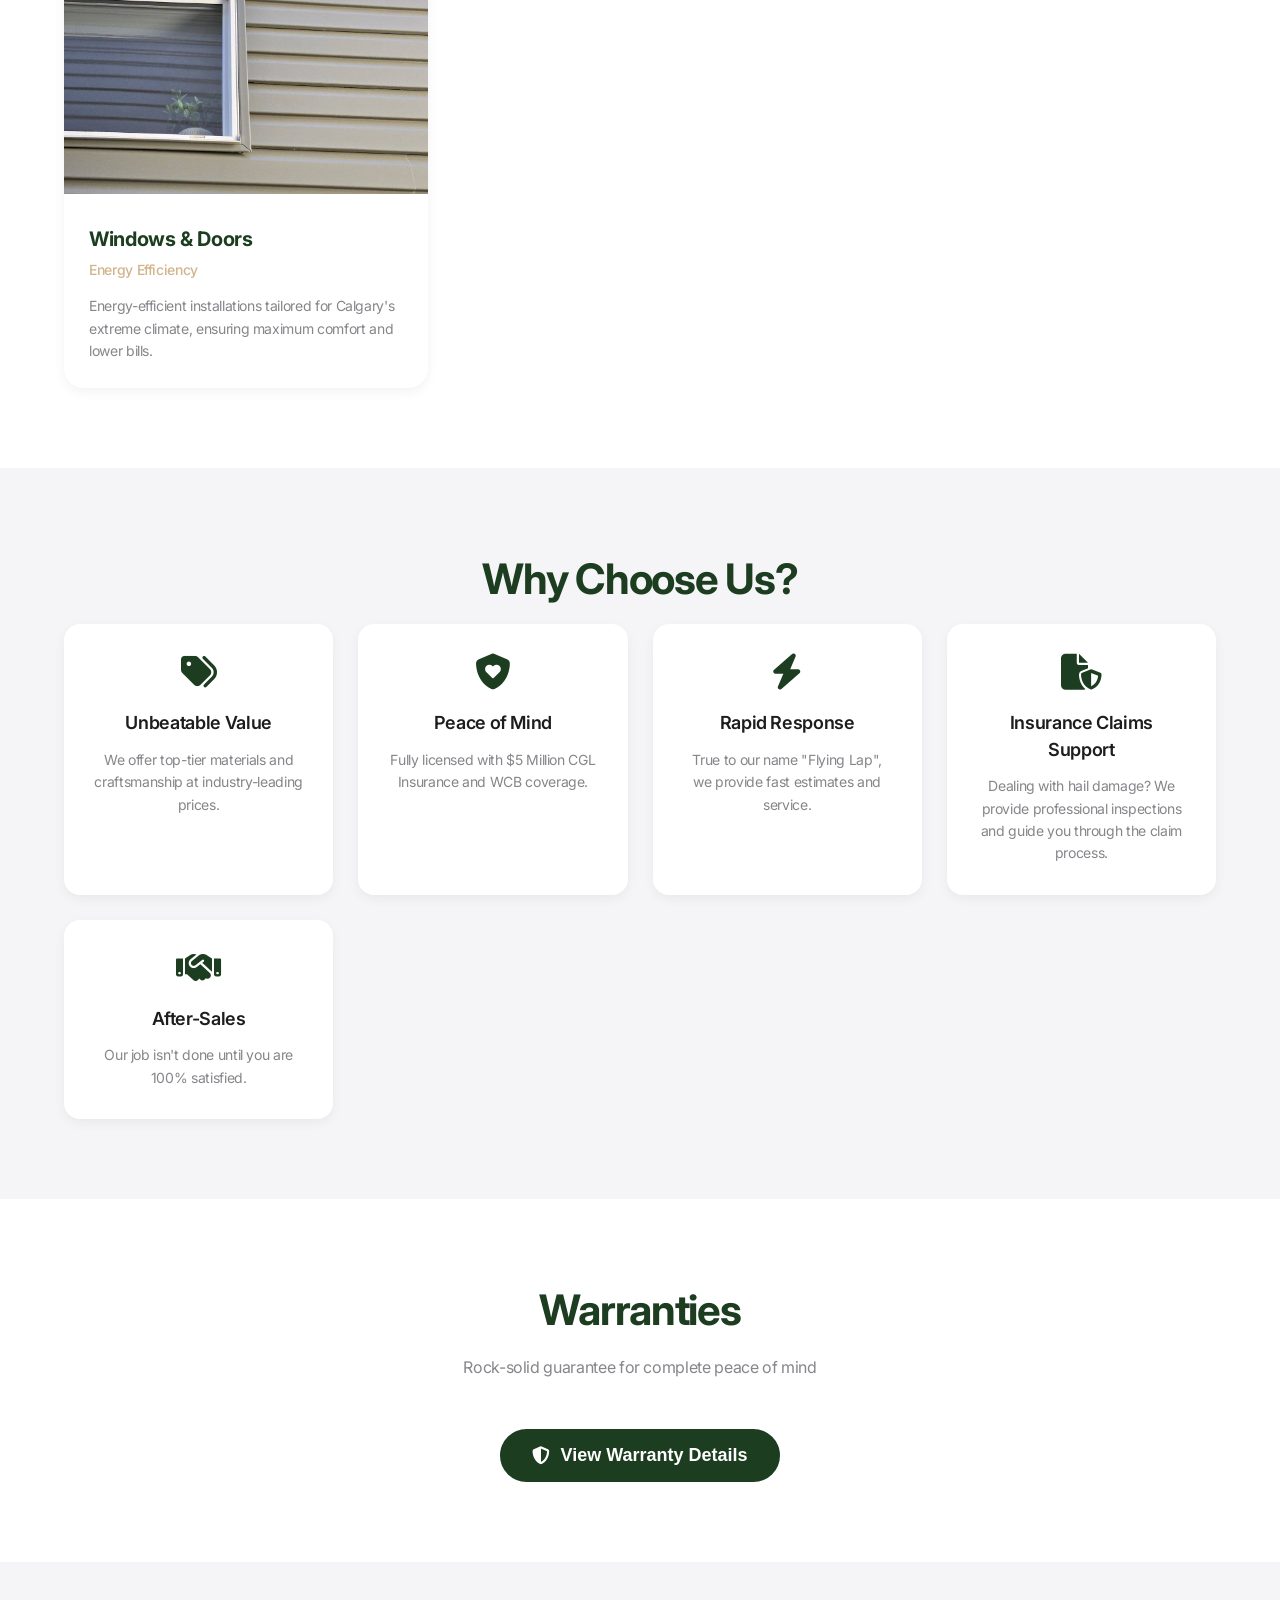
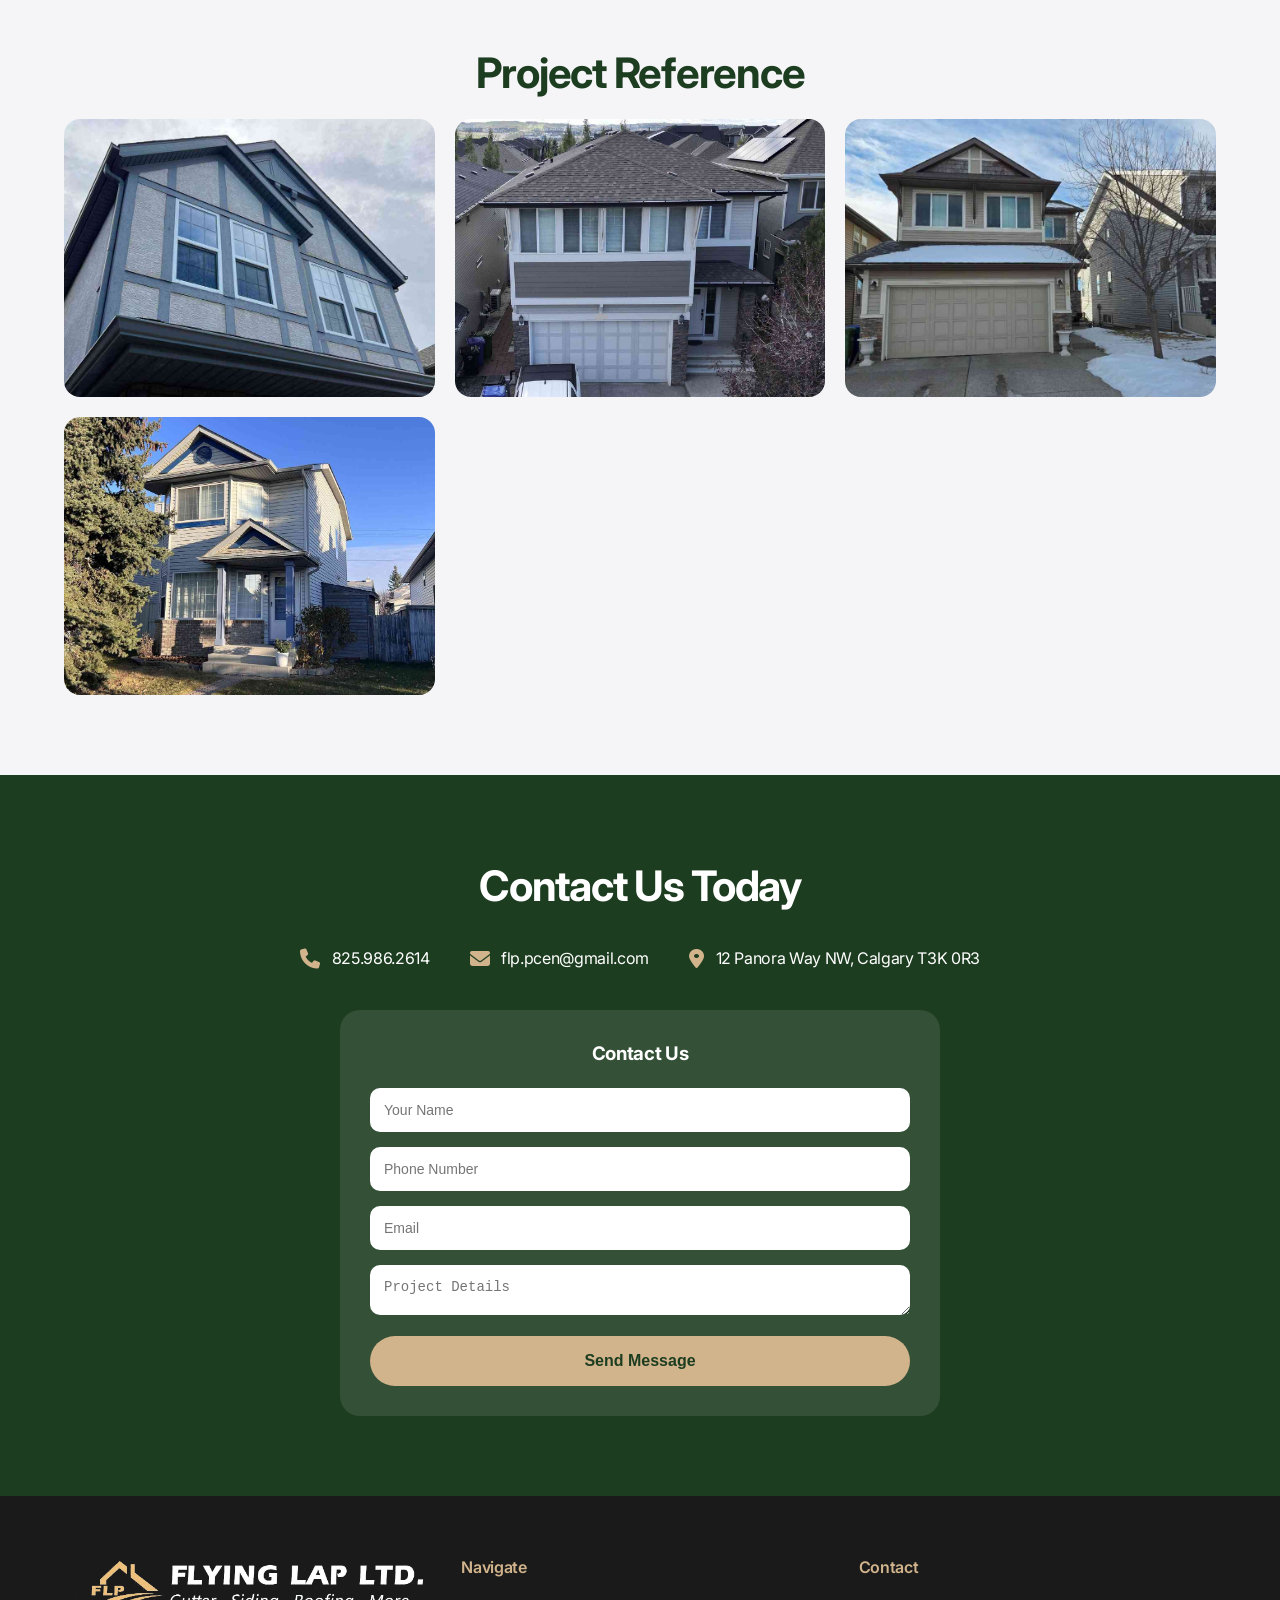
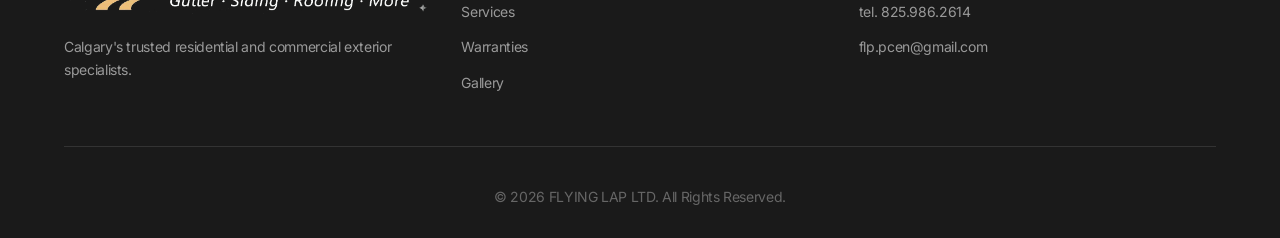
==== commit 24b1b82e: "Optimize images and update index" ====
--- a/index.html
+++ b/index.html
@@ -158,8 +158,8 @@
                     .gallery-project-item .project-label{position:absolute;bottom:0;left:0;right:0;padding:20px;background:linear-gradient(to top,rgba(0,0,0,0.8),transparent);color:white;font-weight:600}
                     @media(max-width:768px){.menu-toggle{display:block}.nav-links{position:fixed;top:70px;left:0;right:0;background:white;flex-direction:column;padding:20px;gap:10px;box-shadow:var(--shadow-elevated);display:none}.nav-links.active{display:flex}.nav-links a{width:100%;text-align:center}.nav-links .btn-quote{margin:10px 0 0}.hero-content h1{font-size:28px}.gallery-projects{grid-template-columns:1fr}.contact-info{flex-direction:column;align-items:center}}
         </style>
-    <link rel="preload" as="image" href="Pic%20of%20website/Pic_Home.png">
-<link rel="preload" as="image" href="Gemini_Generated_Image_t1qemrt1qemrt1qe.png">
+
+
 </head>
     <body>
         <nav class="navbar" id="navbar">
@@ -440,7 +440,7 @@
         </section>
         <section class="section bg-light" id="gallery">
             <h2 class="section-title">
-                <span class="en">Recent Projects</span
+                <span class="en">Project Reference</span
                 ><span class="cn">工程案例</span>
             </h2>
             <div class="gallery-grid">
@@ -450,34 +450,34 @@
                         alt="Project 1"
                     />
                     <div class="gallery-overlay">
-                        <span>Roofing</span>
+                        <span>Project 1</span>
                     </div>
                 </div>
                 <div class="gallery-item" onclick="openGalleryModal(2)">
                     <img
-                        src="Pic%20of%20website/front%20.png"
+                        src="2/front%20.jpg"
                         alt="Project 2"
                     />
                     <div class="gallery-overlay">
-                        <span>Siding</span>
+                        <span>Project 2</span>
                     </div>
                 </div>
                 <div class="gallery-item" onclick="openGalleryModal(3)">
                     <img
-                        src="Pic%20of%20website/front%20(2).jpg"
+                        src="3/front.jpg"
                         alt="Project 3"
                     />
                     <div class="gallery-overlay">
-                        <span>Guttering</span>
+                        <span>Project 3</span>
                     </div>
                 </div>
                 <div class="gallery-item" onclick="openGalleryModal(4)">
                     <img
-                        src="Pic%20of%20website/front%20(3).jpg"
+                        src="4/front.jpg"
                         alt="Project 4"
                     />
                     <div class="gallery-overlay">
-                        <span>Full Renovation</span>
+                        <span>Project 4</span>
                     </div>
                 </div>
             </div>
@@ -510,10 +510,10 @@
                 </h3>
                 <form id="quoteForm" style="display:grid;gap:15px;">
                     <span class="en"><input type="text" name="name" placeholder="Your Name" required maxlength="100" style="padding:14px;border-radius:10px;border:none;font-size:14px;width:100%;" /></span>
-                    <span class="cn"><input type="text" name="name" placeholder="您的姓名" required maxlength="100" style="padding:14px;border-radius:10px;border:none;font-size:14px;width:100%;" /></span>
+                    <span class="cn"><input type="text" name="name" placeholder="您的姓名" maxlength="100" style="padding:14px;border-radius:10px;border:none;font-size:14px;width:100%;" /></span>
                     
                     <span class="en"><input type="tel" name="phone" placeholder="Phone Number" required maxlength="20" style="padding:14px;border-radius:10px;border:none;font-size:14px;width:100%;" /></span>
-                    <span class="cn"><input type="tel" name="phone" placeholder="电话" required maxlength="20" style="padding:14px;border-radius:10px;border:none;font-size:14px;width:100%;" /></span>
+                    <span class="cn"><input type="tel" name="phone" placeholder="电话" maxlength="20" style="padding:14px;border-radius:10px;border:none;font-size:14px;width:100%;" /></span>
                     
                     <span class="en"><input type="email" name="email" placeholder="Email" maxlength="100" style="padding:14px;border-radius:10px;border:none;font-size:14px;width:100%;" /></span>
                     <span class="cn"><input type="email" name="email" placeholder="邮箱" maxlength="100" style="padding:14px;border-radius:10px;border:none;font-size:14px;width:100%;" /></span>
@@ -765,10 +765,40 @@
                 var emailField = isZh ? form.querySelector('span.cn input[name="email"]') : form.querySelector('span.en input[name="email"]');
                 var msgField = isZh ? form.querySelector('span.cn textarea[name="message"]') : form.querySelector('span.en textarea[name="message"]');
                 
-                formData.append('name', nameField ? nameField.value : '');
-                formData.append('phone', phoneField ? phoneField.value : '');
-                formData.append('email', emailField ? emailField.value : '');
-                formData.append('message', msgField ? msgField.value : '');
+                var name = nameField ? nameField.value.trim() : '';
+                var phone = phoneField ? phoneField.value.trim() : '';
+                var email = emailField ? emailField.value.trim() : '';
+                var message = msgField ? msgField.value.trim() : '';
+                
+                // Basic validation
+                if (!name) {
+                    response.style.display = 'block';
+                    response.innerHTML = '<div style="background:rgba(244,67,54,0.2);color:#f44336;padding:15px;border-radius:10px;">' + (isZh ? '请填写姓名' : 'Please enter your name') + '</div>';
+                    return;
+                }
+                if (!phone) {
+                    response.style.display = 'block';
+                    response.innerHTML = '<div style="background:rgba(244,67,54,0.2);color:#f44336;padding:15px;border-radius:10px;">' + (isZh ? '请填写电话' : 'Please enter your phone number') + '</div>';
+                    return;
+                }
+                // Phone format check
+                var phoneRegex = /^[\d\s\-\+\(\)]{7,20}$/;
+                if (!phoneRegex.test(phone)) {
+                    response.style.display = 'block';
+                    response.innerHTML = '<div style="background:rgba(244,67,54,0.2);color:#f44336;padding:15px;border-radius:10px;">' + (isZh ? '请输入有效的电话号码' : 'Please enter a valid phone number') + '</div>';
+                    return;
+                }
+                // Email validation (optional but check format if provided)
+                if (email && !/^[^\s@]+@[^\s@]+\.[^\s@]+$/.test(email)) {
+                    response.style.display = 'block';
+                    response.innerHTML = '<div style="background:rgba(244,67,54,0.2);color:#f44336;padding:15px;border-radius:10px;">' + (isZh ? '请输入有效的邮箱地址' : 'Please enter a valid email address') + '</div>';
+                    return;
+                }
+                
+                formData.append('name', name);
+                formData.append('phone', phone);
+                formData.append('email', email);
+                formData.append('message', message);
                 formData.append('service', '');
                 
                 // Show loading state
@@ -838,6 +868,14 @@
             function toggleMenu() {
                 document.getElementById("navLinks").classList.toggle("active");
             }
+            // Close menu when clicking outside
+            document.addEventListener('click', function(e) {
+                var nav = document.getElementById('navLinks');
+                var toggle = document.querySelector('.menu-toggle');
+                if (nav.classList.contains('active') && !nav.contains(e.target) && !toggle.contains(e.target)) {
+                    nav.classList.remove('active');
+                }
+            });
             function openWarrantyModal() {
                 document
                     .getElementById("warrantyModal")
@@ -855,6 +893,7 @@
                     1: {
                         name: "Project 1",
                         workscope: "Replace all ridges and valleys of roof - approx. 200LF\nReplace severely damaged roof shingles - approx. 5SQ\nReplace all gutters and downspouts - approx. 280LF\n\nTotal Value: approx. CAD $8,000",
+                        workscope_zh: "更换所有屋脊和山谷排水 - 约200LF\n更换严重损坏的屋瓦 - 约5SQ\n更换所有排水槽和落水管 - 约280LF\n\n总价值: 约CAD $8,000",
                         price: "CAD $8,000",
                         before: [
                             "1/Roof B4.jpg",
@@ -867,43 +906,70 @@
                     },
                     2: {
                         name: "Project 2",
-                        workscope: "Replace vinyl siding - 1300 SF\nRepair 3 window frames\n\nTotal: CAD $12,000",
-                        price: "CAD $12,000",
+                        workscope: "Replace entired roof - approx. 24SQ\nReplace vinyl siding of 2 sides - approx. 2100SF\nReplace all gutters and downspouts - approx. 250LF\nFix damaged window frames - 3x\n\nTotal Value: approx. CAD 28,000",
+                        workscope_zh: "更换整个屋顶 - 约24SQ\n更换两面乙烯基壁板 - 约2100SF\n更换所有排水槽和落水管 - 约250LF\n修复损坏的窗框 - 3个\n\n总价值: 约CAD $28,000",
+                        price: "CAD $28,000",
                         before: [
                             "2/Roof B4_1.jpg",
                             "2/Roof B4_2.jpg",
                             "2/Roof B4_3.jpg",
+                            "2/siding b4_1.jpg",
+                            "2/siding b4_2.jpg",
+                            "2/gutter b4_1.jpg",
+                            "2/gutter b4_2.jpg",
                         ],
                         after: [
                             "2/Roof after_1.jpg",
                             "2/Roof after_2.jpg",
                             "2/Roof after_3.jpg",
+                            "2/siding after_1.jpg",
+                            "2/siding after_2.jpg",
+                            "2/gutter after_1.jpg",
+                            "2/gutter after_2.jpg",
                         ],
                     },
                     3: {
-                        name: "Guttering Project",
-                        workscope: "Replace gutters & downspouts - 250LF\n\nTotal: CAD $5,000",
-                        price: "CAD $5,000",
+                        name: "Project 3",
+                        workscope: "Replace entired roof - approx. 23.5SQ\nReplace vinyl siding of 2 sides - approx. 1500SF\nReplace all gutters and downspouts - approx. 230LF\n\nTotal Value: approx. CAD 27,000",
+                        workscope_zh: "更换整个屋顶 - 约23.5SQ\n更换两面乙烯基壁板 - 约1500SF\n更换所有排水槽和落水管 - 约230LF\n\n总价值: 约CAD $27,000",
+                        price: "CAD $27,000",
                         before: [
-                            "Pic%20of%20website/Gutter_B4.jpg",
-                            "Pic%20of%20website/gutter%20b4_1.jpg",
+                            "3/roof b4_1.jpg",
+                            "3/roof b4_2.jpg",
+                            "3/Siding b4_1.jpg",
+                            "3/siding b4_2.jpg",
+                            "3/gutter b4_1.jpg",
+                            "3/gutter b4_2.jpg",
                         ],
                         after: [
-                            "Pic%20of%20website/Gutter%20after.jpg",
-                            "Pic%20of%20website/gutter%20after_1.jpg",
+                            "3/Roof after_2.jpg",
+                            "3/roof after_1.jpg",
+                            "3/Siding after_1.jpg",
+                            "3/Siding after_2.jpg",
+                            "3/gutter after_1.jpg",
+                            "3/gutter after_2.jpg",
                         ],
                     },
                     4: {
-                        name: "Full Renovation",
-                        workscope: "Roof - 13 SQ\nSiding - 1300 SF\nGutters - 250LF\nWindow repairs - 3\n\nTotal: CAD $19,000",
+                        name: "Project 4",
+                        workscope: "Replace entired roof - approx. 13SQ\nReplace vinyl siding of 1 side - approx. 1300SF\nReplace all gutters and downspouts - approx. 250LF\nFix damaged window frames - 3x\n\nTotal Value: approx. CAD 19,000",
+                        workscope_zh: "更换整个屋顶 - 约13SQ\n更换一面乙烯基壁板 - 约1300SF\n更换所有排水槽和落水管 - 约250LF\n修复损坏的窗框 - 3个\n\n总价值: 约CAD $19,000",
                         price: "CAD $19,000",
                         before: [
-                            "Pic%20of%20website/siding%20b4_1%20(2).jpg",
-                            "Pic%20of%20website/siding%20b4_1.jpg",
+                            "4/roof b4_1.jpg",
+                            "4/roof b4_2.jpg",
+                            "4/siding b4_1.jpg",
+                            "4/siding b4_2.jpg",
+                            "4/gutter b4_1.jpg",
+                            "4/gutter b4_2.jpg",
                         ],
                         after: [
-                            "Pic%20of%20website/siding%20after_1%20(2).jpg",
-                            "Pic%20of%20website/siding%20after_1.jpg",
+                            "4/roof after.jpg",
+                            "4/roof after.jpg",
+                            "4/siding after_1.jpg",
+                            "4/siding after_2.jpg",
+                            "4/gutter after_1.jpg",
+                            "4/gutter after_2.jpg",
                         ],
                     },
                 };
@@ -912,28 +978,22 @@
                 
                 // Header with title
                 // Header with title
+                var isZh = document.body.classList.contains('zh');
                 
                 // Work details
                 html += '<div class="workscope-box">';
-                html += '<h4>📋 Work Details</h4>';
-                html += '<p>' + (p.workscope || '') + '</p>';
+                html += '<h4>📋 ' + (isZh ? '工程详情' : 'Work Details') + '</h4>';
+                html += '<p>' + (isZh && p.workscope_zh ? p.workscope_zh : (p.workscope || '')) + '</p>';
                 html += '</div>';
                 
-                // Roof Images
-                html += '<div class="image-section">';
-                html += '<h4>🏠 Roofing</h4>';
-                html += '<div class="ba-grid">';
-                html += '<div><img loading="lazy" src="' + (p.before[0] || '') + '" alt="Before"><span class="label" style="background:rgba(0,0,0,0.8);color:#ff6b6b;">BEFORE</span></div>';
-                html += '<div><img loading="lazy" src="' + (p.after[0] || '') + '" alt="After"><span class="label" style="background:rgba(76,175,80,0.95);color:white;">AFTER</span></div>';
-                html += '</div></div>';
-                
-                // Gutter Images (if available)
-                if (p.before[1] && p.after[1]) {
+                // Multiple image pairs - Roofing, Siding, Guttering
+                for (var i = 0; i < p.before.length; i++) {
+                    var sectionName = (isZh ? '图片' : 'Image ') + (i + 1);
                     html += '<div class="image-section">';
-                    html += '<h4>🌊 Guttering</h4>';
+                    html += '<h4>' + sectionName + '</h4>';
                     html += '<div class="ba-grid">';
-                    html += '<div><img loading="lazy" src="' + p.before[1] + '" alt="Before"><span class="label" style="background:rgba(0,0,0,0.8);color:#ff6b6b;">BEFORE</span></div>';
-                    html += '<div><img loading="lazy" src="' + p.after[1] + '" alt="After"><span class="label" style="background:rgba(76,175,80,0.95);color:white;">AFTER</span></div>';
+                    html += '<div><img loading="lazy" src="' + p.before[i] + '" alt="Before"><span class="label" style="background:rgba(0,0,0,0.8);color:#ff6b6b;">' + (isZh ? '之前' : 'BEFORE') + '</span></div>';
+                    html += '<div><img loading="lazy" src="' + p.after[i] + '" alt="After"><span class="label" style="background:rgba(76,175,80,0.95);color:white;">' + (isZh ? '之后' : 'AFTER') + '</span></div>';
                     html += '</div></div>';
                 }
                 
